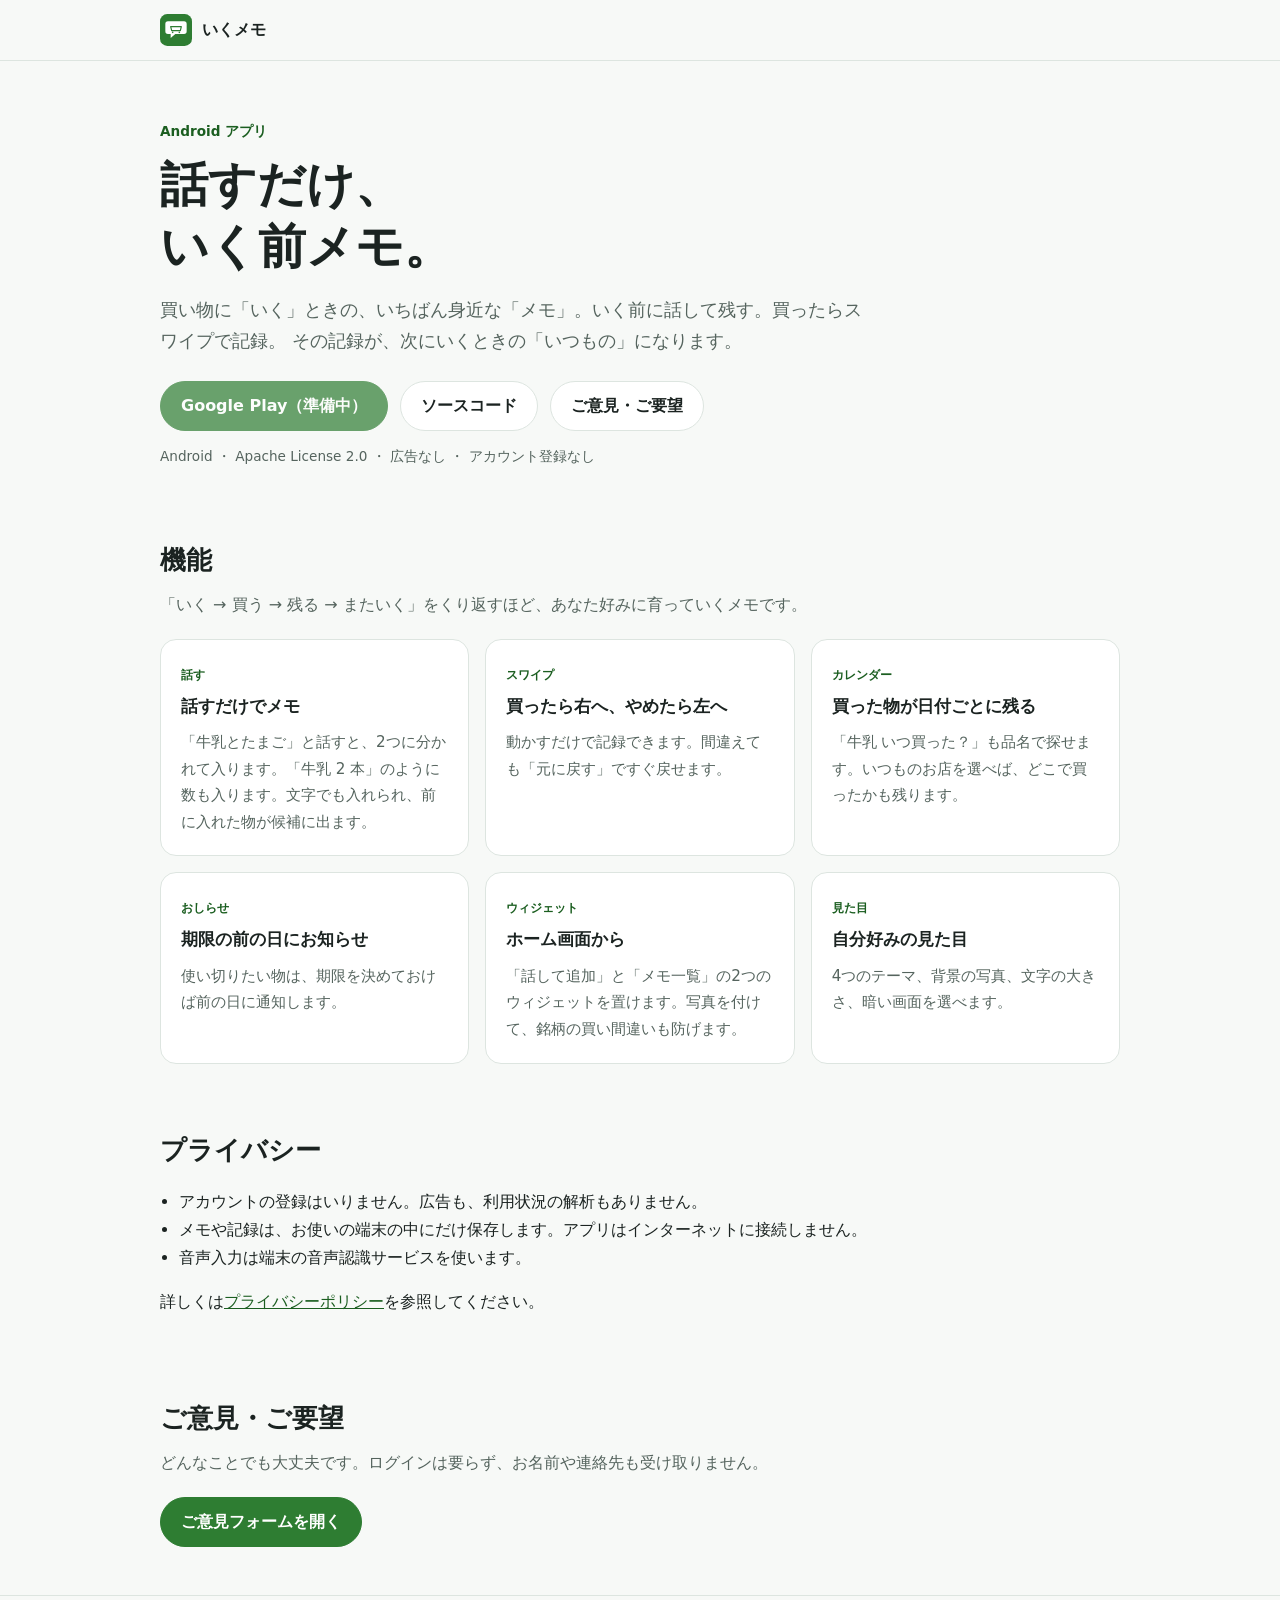
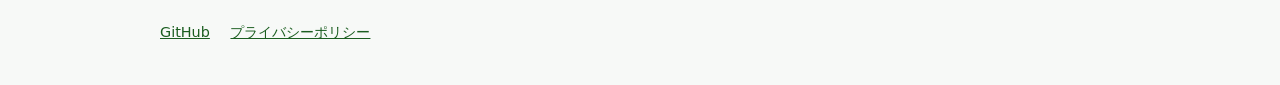
==== index.html @ 72e271ca "feat: アプリからご意見フォームへ移れるようにする (BL-086 / BL-206 / BL-087) (#12) * docs: 📝 BL-087 の名前と商標の確認結果を記録する  Goog" ====
<!doctype html>
<!--
  いくメモの紹介ページ。公開の手順は site/README.md。
  外部フォント・外部スクリプト・アクセス解析は読み込まない（閲覧者の情報を第三者へ送らないため）。
-->
<html lang="ja">
<head>
  <meta charset="utf-8">
  <meta name="viewport" content="width=device-width, initial-scale=1">
  <title>いくメモ — 話すだけ、いく前メモ。</title>
  <meta name="description" content="話すだけで買い物メモ。買ったらスワイプで記録、カレンダーで振り返り。使い切りたい物は、期限をお知らせ。Android アプリ。">
  <meta name="theme-color" content="#2e7d32">
  <meta property="og:type" content="website">
  <meta property="og:url" content="https://filderschoice.github.io/ikumemo/">
  <link rel="canonical" href="https://filderschoice.github.io/ikumemo/">
  <meta property="og:title" content="いくメモ">
  <meta property="og:description" content="話すだけ、いく前メモ。いく前に話して、買ったらスワイプ。（Android）">
  <link rel="icon" href="assets/icon.svg" type="image/svg+xml">
  <link rel="stylesheet" href="style.css">
</head>
<body>
  <header class="site-header">
    <div class="container">
      <a class="brand" href="#top">
        <img src="assets/icon.svg" alt="" width="32" height="32">
        <span>いくメモ</span>
      </a>
    </div>
  </header>

  <main id="top">
    <section class="hero">
      <div class="container">
        <span class="eyebrow">Android アプリ</span>
        <h1>話すだけ、<br>いく前メモ。</h1>
        <p class="lead">
          買い物に「いく」ときの、いちばん身近な「メモ」。いく前に話して残す。買ったらスワイプで記録。
          その記録が、次にいくときの「いつもの」になります。
        </p>
        <div class="actions">
          <a class="button primary" href="#" aria-disabled="true">Google Play（準備中）</a>
          <a class="button" href="https://github.com/filderschoice/ikumemo">ソースコード</a>
          <a class="button" href="feedback/">ご意見・ご要望</a>
        </div>
        <p class="meta">Android ・ Apache License 2.0 ・ 広告なし ・ アカウント登録なし</p>
      </div>
    </section>

    <section id="features">
      <div class="container">
        <h2>機能</h2>
        <p class="section-lead">「いく → 買う → 残る → またいく」をくり返すほど、あなた好みに育っていくメモです。</p>
        <ul class="features">
          <li class="card">
            <span class="tag">話す</span>
            <h3>話すだけでメモ</h3>
            <p>「牛乳とたまご」と話すと、2つに分かれて入ります。「牛乳 2 本」のように数も入ります。文字でも入れられ、前に入れた物が候補に出ます。</p>
          </li>
          <li class="card">
            <span class="tag">スワイプ</span>
            <h3>買ったら右へ、やめたら左へ</h3>
            <p>動かすだけで記録できます。間違えても「元に戻す」ですぐ戻せます。</p>
          </li>
          <li class="card">
            <span class="tag">カレンダー</span>
            <h3>買った物が日付ごとに残る</h3>
            <p>「牛乳 いつ買った？」も品名で探せます。いつものお店を選べば、どこで買ったかも残ります。</p>
          </li>
          <li class="card">
            <span class="tag">おしらせ</span>
            <h3>期限の前の日にお知らせ</h3>
            <p>使い切りたい物は、期限を決めておけば前の日に通知します。</p>
          </li>
          <li class="card">
            <span class="tag">ウィジェット</span>
            <h3>ホーム画面から</h3>
            <p>「話して追加」と「メモ一覧」の2つのウィジェットを置けます。写真を付けて、銘柄の買い間違いも防げます。</p>
          </li>
          <li class="card">
            <span class="tag">見た目</span>
            <h3>自分好みの見た目</h3>
            <p>4つのテーマ、背景の写真、文字の大きさ、暗い画面を選べます。</p>
          </li>
        </ul>
      </div>
    </section>

    <section id="privacy">
      <div class="container">
        <h2>プライバシー</h2>
        <ul class="plain-list">
          <li>アカウントの登録はいりません。広告も、利用状況の解析もありません。</li>
          <li>メモや記録は、お使いの端末の中にだけ保存します。アプリはインターネットに接続しません。</li>
          <li>音声入力は端末の音声認識サービスを使います。</li>
        </ul>
        <p>詳しくは<a href="https://github.com/filderschoice/ikumemo/blob/main/docs/store/PRIVACY_POLICY.md">プライバシーポリシー</a>を参照してください。</p>
      </div>
    </section>

    <section id="feedback">
      <div class="container">
        <h2>ご意見・ご要望</h2>
        <p class="section-lead">どんなことでも大丈夫です。ログインは要らず、お名前や連絡先も受け取りません。</p>
        <p><a class="button primary" href="feedback/">ご意見フォームを開く</a></p>
      </div>
    </section>
  </main>

  <footer class="site-footer">
    <div class="container">
      <a href="https://github.com/filderschoice/ikumemo">GitHub</a>
      <a href="https://github.com/filderschoice/ikumemo/blob/main/docs/store/PRIVACY_POLICY.md">プライバシーポリシー</a>
    </div>
  </footer>
</body>
</html>
---- style.css ----
/* いくメモ紹介ページの共通スタイル。外部フォント・外部スクリプトは読み込まない。 */
:root {
  --accent: #2e7d32;
  --accent-strong: #1b5e20;
  --bg: #f7f9f7;
  --surface: #ffffff;
  --text: #1b2321;
  --muted: #55645e;
  --border: #dde5e0;
  --radius: 16px;
  --max: 960px;
  --font: system-ui, -apple-system, "Segoe UI", "Hiragino Sans", "Noto Sans JP", "Yu Gothic UI", sans-serif;
  color-scheme: light dark;
}

@media (prefers-color-scheme: dark) {
  :root {
    --accent: #66bb6a;
    --accent-strong: #81c784;
    --bg: #0f1411;
    --surface: #171e1a;
    --text: #e8f0ec;
    --muted: #a2b5ab;
    --border: #2a3830;
  }
}

*, *::before, *::after { box-sizing: border-box; }
html { scroll-behavior: smooth; }
body { margin: 0; background: var(--bg); color: var(--text); font-family: var(--font); line-height: 1.75; }
a { color: var(--accent-strong); }
.container { width: min(100% - 32px, var(--max)); margin-inline: auto; }

.site-header { border-bottom: 1px solid var(--border); }
.site-header .container { display: flex; align-items: center; gap: 16px; min-height: 60px; }
.brand { display: flex; align-items: center; gap: 10px; font-weight: 700; color: var(--text); text-decoration: none; }
.brand img { width: 32px; height: 32px; }

.hero { padding: 56px 0 24px; }
.eyebrow { display: inline-block; font-size: 0.85rem; font-weight: 700; color: var(--accent-strong); }
.hero h1 { font-size: clamp(2rem, 6vw, 3rem); line-height: 1.3; margin: 8px 0 16px; }
.lead { font-size: 1.1rem; color: var(--muted); max-width: 40em; }
.actions { display: flex; flex-wrap: wrap; gap: 12px; margin: 24px 0 8px; }
.button { display: inline-block; padding: 10px 20px; border: 1px solid var(--border); border-radius: 999px; background: var(--surface); color: var(--text); text-decoration: none; font-weight: 600; }
.button.primary { background: var(--accent); border-color: var(--accent); color: #ffffff; }
.button[aria-disabled="true"] { opacity: 0.7; cursor: default; }
.meta { font-size: 0.85rem; color: var(--muted); }

section { padding: 32px 0; }
h2 { font-size: 1.6rem; margin: 0 0 8px; }
.section-lead { color: var(--muted); margin: 0 0 20px; }
.features { list-style: none; margin: 0; padding: 0; display: grid; grid-template-columns: repeat(auto-fit, minmax(240px, 1fr)); gap: 16px; }
.card { background: var(--surface); border: 1px solid var(--border); border-radius: var(--radius); padding: 20px; }
.card h3 { margin: 4px 0 8px; font-size: 1.05rem; }
.card p { margin: 0; color: var(--muted); font-size: 0.95rem; }
.tag { font-size: 0.75rem; font-weight: 700; color: var(--accent-strong); }
.plain-list { padding-left: 1.2em; }

.site-footer { border-top: 1px solid var(--border); padding: 24px 0 40px; color: var(--muted); font-size: 0.9rem; }
.site-footer a { margin-right: 16px; }
.narrow { max-width: 36em; padding: 56px 0; }
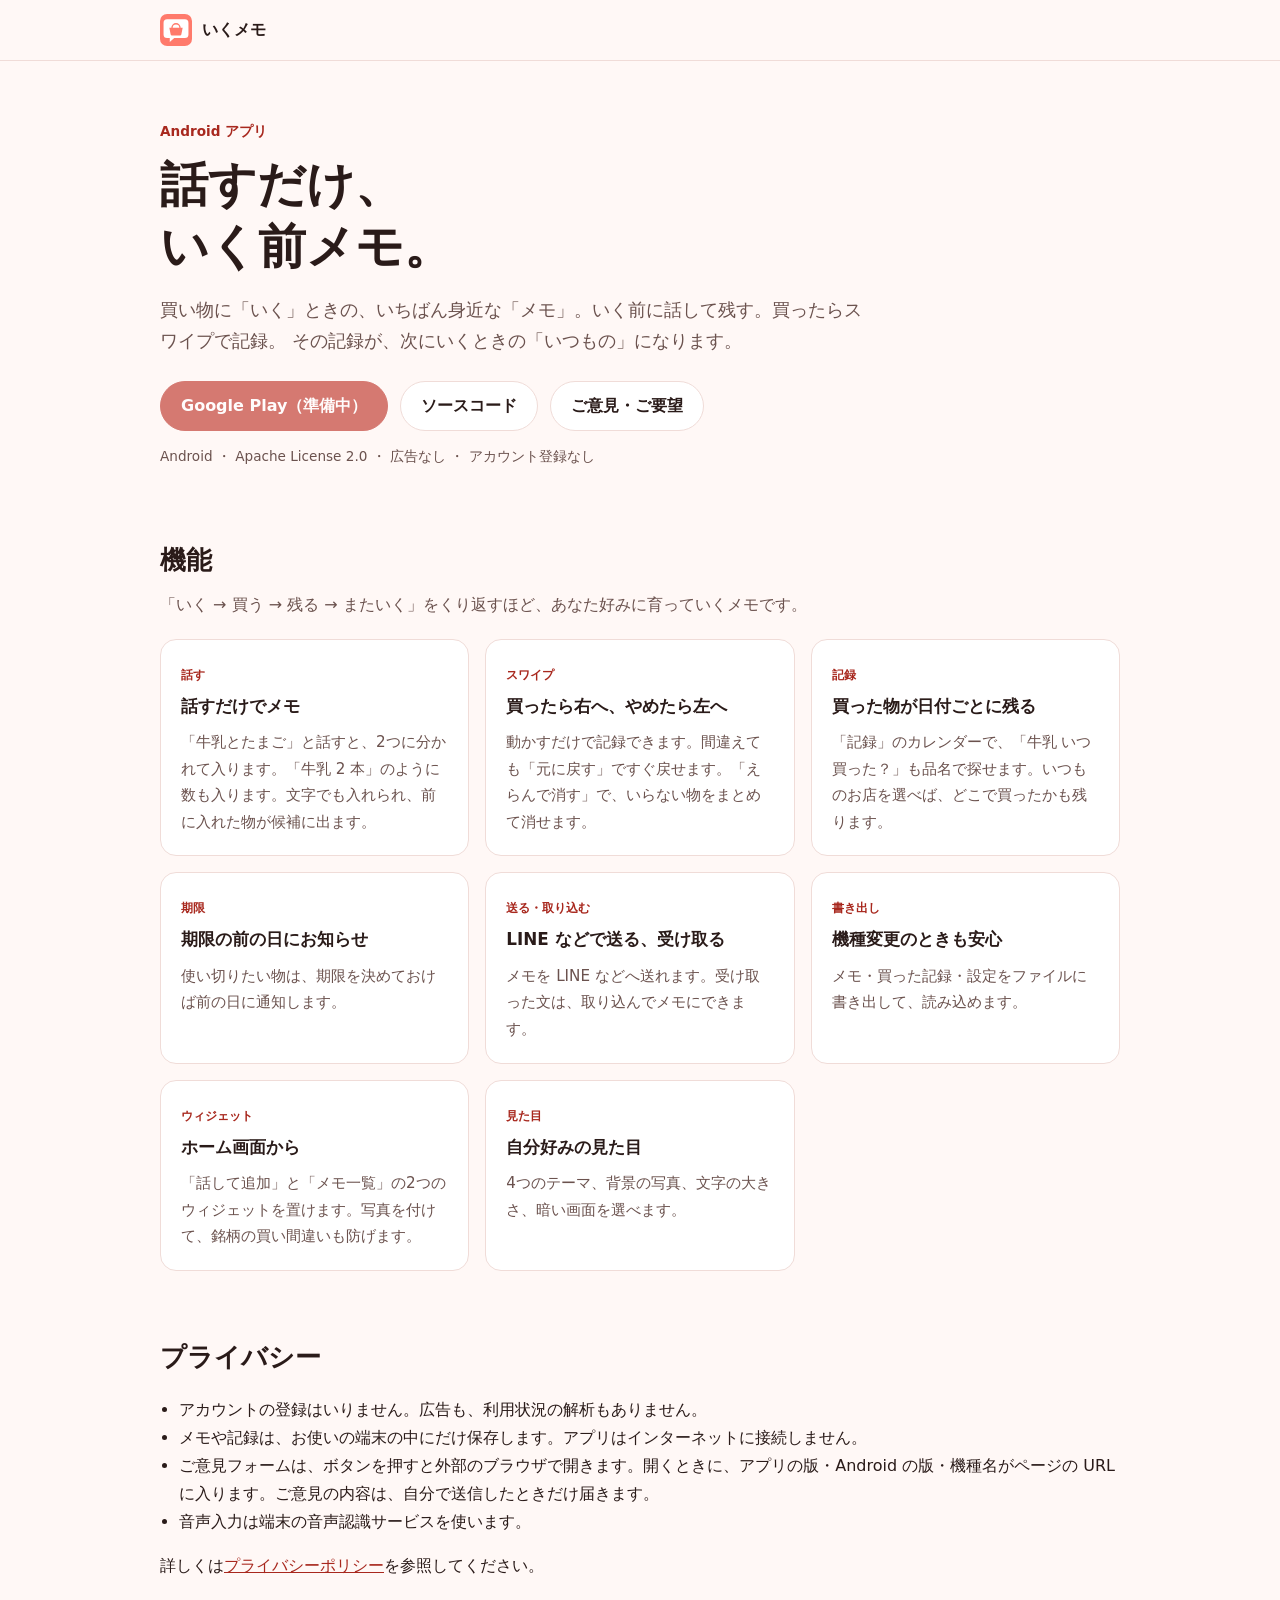
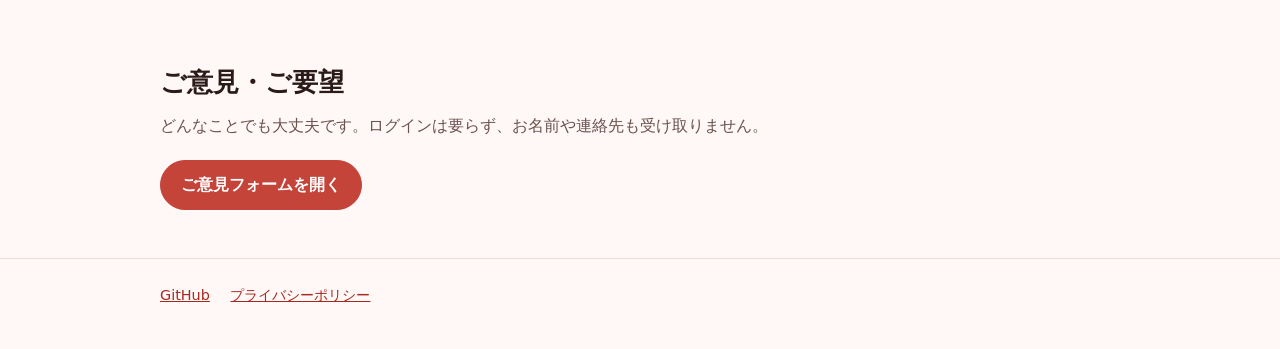
==== commit d941b208: "docs: Play Console の公開に向けた文書と site/ の最新化 (BL-208〜BL-216 / BL-222〜BL-226) (#15) * docs: 📝 Play Consol" ====
--- a/index.html
+++ b/index.html
@@ -8,8 +8,8 @@
   <meta charset="utf-8">
   <meta name="viewport" content="width=device-width, initial-scale=1">
   <title>いくメモ — 話すだけ、いく前メモ。</title>
-  <meta name="description" content="話すだけで買い物メモ。買ったらスワイプで記録、カレンダーで振り返り。使い切りたい物は、期限をお知らせ。Android アプリ。">
-  <meta name="theme-color" content="#2e7d32">
+  <meta name="description" content="話すだけで買い物メモ。買ったらスワイプで記録、記録のカレンダーで振り返り。使い切りたい物は、期限をお知らせ。Android アプリ。">
+  <meta name="theme-color" content="#FF7A6B">
   <meta property="og:type" content="website">
   <meta property="og:url" content="https://filderschoice.github.io/ikumemo/">
   <link rel="canonical" href="https://filderschoice.github.io/ikumemo/">
@@ -59,17 +59,27 @@
           <li class="card">
             <span class="tag">スワイプ</span>
             <h3>買ったら右へ、やめたら左へ</h3>
-            <p>動かすだけで記録できます。間違えても「元に戻す」ですぐ戻せます。</p>
+            <p>動かすだけで記録できます。間違えても「元に戻す」ですぐ戻せます。「えらんで消す」で、いらない物をまとめて消せます。</p>
           </li>
           <li class="card">
-            <span class="tag">カレンダー</span>
+            <span class="tag">記録</span>
             <h3>買った物が日付ごとに残る</h3>
-            <p>「牛乳 いつ買った？」も品名で探せます。いつものお店を選べば、どこで買ったかも残ります。</p>
+            <p>「記録」のカレンダーで、「牛乳 いつ買った？」も品名で探せます。いつものお店を選べば、どこで買ったかも残ります。</p>
           </li>
           <li class="card">
-            <span class="tag">おしらせ</span>
+            <span class="tag">期限</span>
             <h3>期限の前の日にお知らせ</h3>
             <p>使い切りたい物は、期限を決めておけば前の日に通知します。</p>
+          </li>
+          <li class="card">
+            <span class="tag">送る・取り込む</span>
+            <h3>LINE などで送る、受け取る</h3>
+            <p>メモを LINE などへ送れます。受け取った文は、取り込んでメモにできます。</p>
+          </li>
+          <li class="card">
+            <span class="tag">書き出し</span>
+            <h3>機種変更のときも安心</h3>
+            <p>メモ・買った記録・設定をファイルに書き出して、読み込めます。</p>
           </li>
           <li class="card">
             <span class="tag">ウィジェット</span>
@@ -91,6 +101,7 @@
         <ul class="plain-list">
           <li>アカウントの登録はいりません。広告も、利用状況の解析もありません。</li>
           <li>メモや記録は、お使いの端末の中にだけ保存します。アプリはインターネットに接続しません。</li>
+          <li>ご意見フォームは、ボタンを押すと外部のブラウザで開きます。開くときに、アプリの版・Android の版・機種名がページの URL に入ります。ご意見の内容は、自分で送信したときだけ届きます。</li>
           <li>音声入力は端末の音声認識サービスを使います。</li>
         </ul>
         <p>詳しくは<a href="https://github.com/filderschoice/ikumemo/blob/main/docs/store/PRIVACY_POLICY.md">プライバシーポリシー</a>を参照してください。</p>
--- a/style.css
+++ b/style.css
@@ -1,12 +1,13 @@
 /* いくメモ紹介ページの共通スタイル。外部フォント・外部スクリプトは読み込まない。 */
 :root {
-  --accent: #2e7d32;
-  --accent-strong: #1b5e20;
-  --bg: #f7f9f7;
+  --accent: #c4443a;
+  --accent-strong: #a8281e;
+  --on-accent: #ffffff;
+  --bg: #fff8f6;
   --surface: #ffffff;
-  --text: #1b2321;
-  --muted: #55645e;
-  --border: #dde5e0;
+  --text: #2a1b19;
+  --muted: #6b524e;
+  --border: #f0dcd8;
   --radius: 16px;
   --max: 960px;
   --font: system-ui, -apple-system, "Segoe UI", "Hiragino Sans", "Noto Sans JP", "Yu Gothic UI", sans-serif;
@@ -15,13 +16,14 @@
 
 @media (prefers-color-scheme: dark) {
   :root {
-    --accent: #66bb6a;
-    --accent-strong: #81c784;
-    --bg: #0f1411;
-    --surface: #171e1a;
-    --text: #e8f0ec;
-    --muted: #a2b5ab;
-    --border: #2a3830;
+    --accent: #ff8f82;
+    --accent-strong: #ffb3aa;
+    --on-accent: #1a1211;
+    --bg: #1a1211;
+    --surface: #231918;
+    --text: #f5ebe9;
+    --muted: #c4aca8;
+    --border: #3d2b28;
   }
 }
 
@@ -42,7 +44,7 @@
 .lead { font-size: 1.1rem; color: var(--muted); max-width: 40em; }
 .actions { display: flex; flex-wrap: wrap; gap: 12px; margin: 24px 0 8px; }
 .button { display: inline-block; padding: 10px 20px; border: 1px solid var(--border); border-radius: 999px; background: var(--surface); color: var(--text); text-decoration: none; font-weight: 600; }
-.button.primary { background: var(--accent); border-color: var(--accent); color: #ffffff; }
+.button.primary { background: var(--accent); border-color: var(--accent); color: var(--on-accent); }
 .button[aria-disabled="true"] { opacity: 0.7; cursor: default; }
 .meta { font-size: 0.85rem; color: var(--muted); }
 
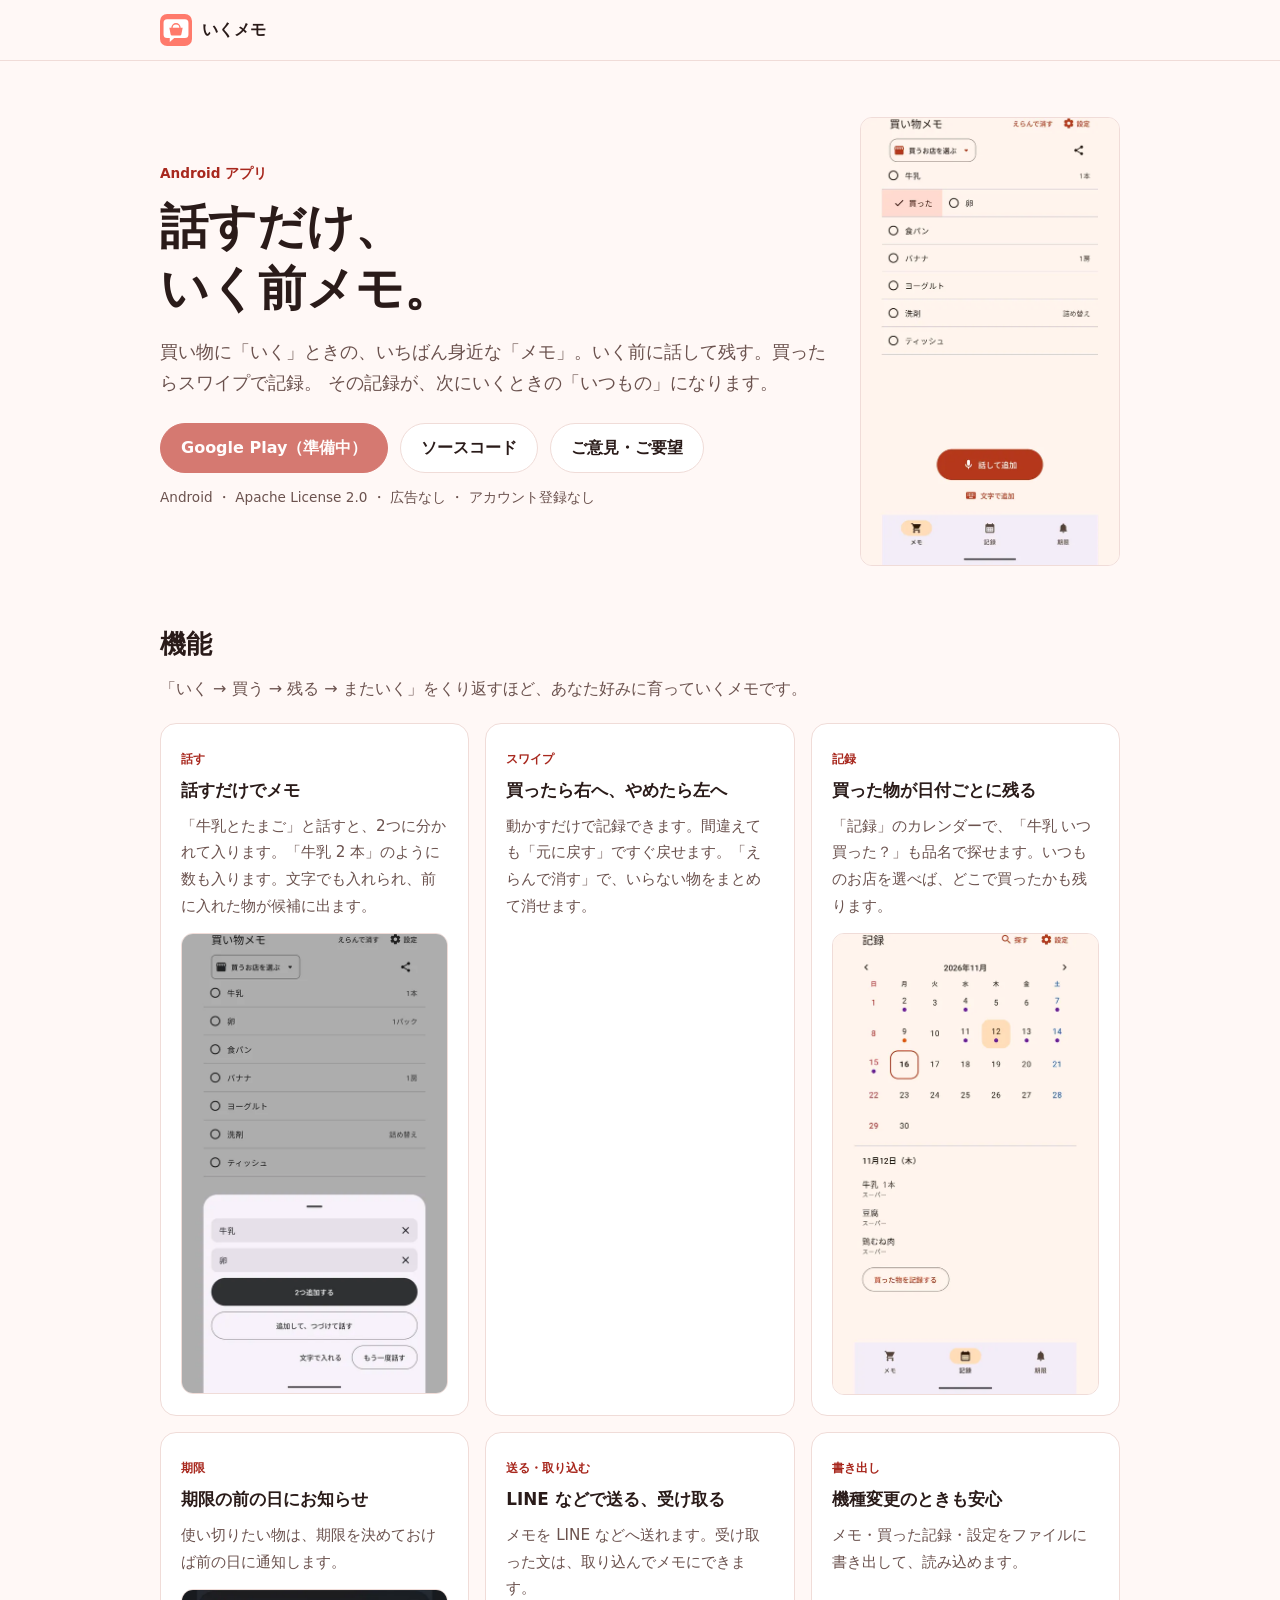
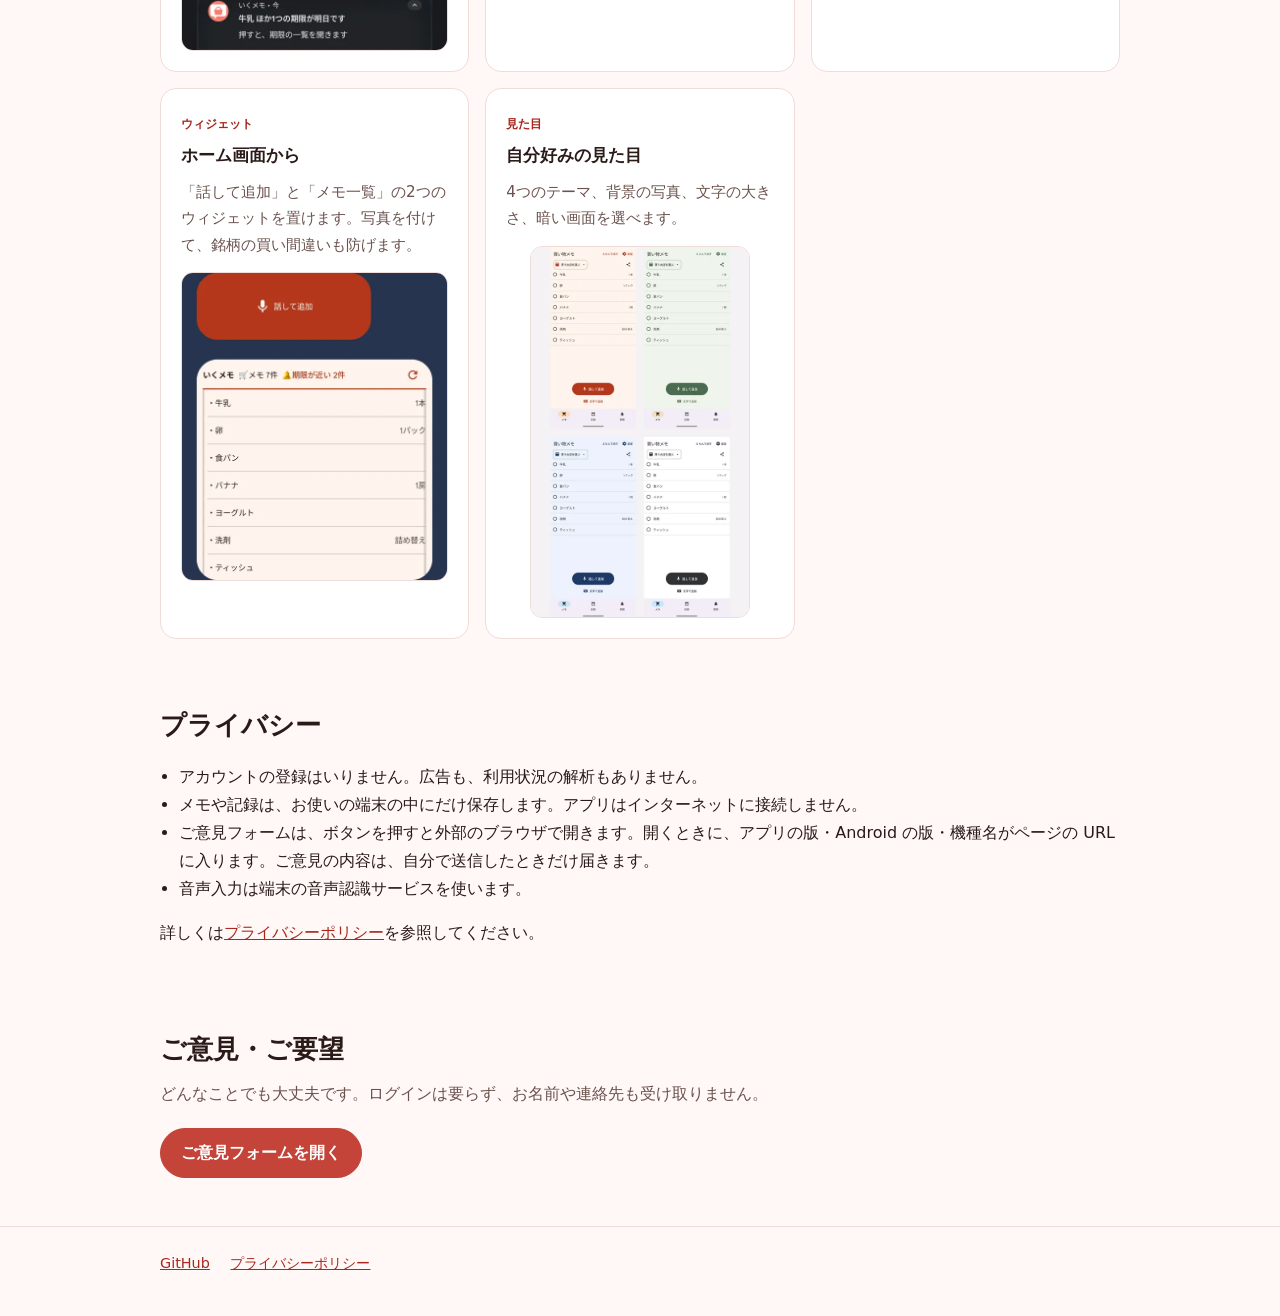
==== commit db0e3c38: "docs: ストア用スクリーンショットの撮影と紹介ページへの掲載 (BL-217 / BL-219 / BL-220 / BL-227〜BL-232) (#16) * docs: 📝 紹介ページの公開" ====
--- a/index.html
+++ b/index.html
@@ -15,6 +15,14 @@
   <link rel="canonical" href="https://filderschoice.github.io/ikumemo/">
   <meta property="og:title" content="いくメモ">
   <meta property="og:description" content="話すだけ、いく前メモ。いく前に話して、買ったらスワイプ。（Android）">
+  <!-- 共有時の画像はストアのフィーチャーグラフィック（docs/store/images/feature-graphic.png の写し）。X など WebP を読まない SNS があるため PNG -->
+  <meta property="og:image" content="https://filderschoice.github.io/ikumemo/assets/og-image.png">
+  <meta property="og:image:width" content="1024">
+  <meta property="og:image:height" content="500">
+  <meta property="og:image:alt" content="いくメモ — 話すだけ、いく前メモ。">
+  <meta property="og:locale" content="ja_JP">
+  <meta property="og:site_name" content="いくメモ">
+  <meta name="twitter:card" content="summary_large_image">
   <link rel="icon" href="assets/icon.svg" type="image/svg+xml">
   <link rel="stylesheet" href="style.css">
 </head>
@@ -30,7 +38,8 @@
 
   <main id="top">
     <section class="hero">
-      <div class="container">
+      <div class="container hero-grid">
+        <div class="hero-text">
         <span class="eyebrow">Android アプリ</span>
         <h1>話すだけ、<br>いく前メモ。</h1>
         <p class="lead">
@@ -43,6 +52,10 @@
           <a class="button" href="feedback/">ご意見・ご要望</a>
         </div>
         <p class="meta">Android ・ Apache License 2.0 ・ 広告なし ・ アカウント登録なし</p>
+        </div>
+        <div class="hero-shot">
+          <img class="shot" src="assets/screenshots/swipe.webp" alt="買い物メモの画面。牛乳やたまごなどの品が並び、「買った」へスワイプした行と、下に「話して追加」ボタンがある" width="540" height="935">
+        </div>
       </div>
     </section>
 
@@ -55,6 +68,7 @@
             <span class="tag">話す</span>
             <h3>話すだけでメモ</h3>
             <p>「牛乳とたまご」と話すと、2つに分かれて入ります。「牛乳 2 本」のように数も入ります。文字でも入れられ、前に入れた物が候補に出ます。</p>
+            <img class="shot" src="assets/screenshots/voice.webp" alt="「牛乳」と「卵」の2つに分かれた話して追加の確認カード" width="540" height="934" loading="lazy">
           </li>
           <li class="card">
             <span class="tag">スワイプ</span>
@@ -65,11 +79,13 @@
             <span class="tag">記録</span>
             <h3>買った物が日付ごとに残る</h3>
             <p>「記録」のカレンダーで、「牛乳 いつ買った？」も品名で探せます。いつものお店を選べば、どこで買ったかも残ります。</p>
+            <img class="shot" src="assets/screenshots/calendar.webp" alt="買った日に印が付いた記録のカレンダーと、選んだ日に買った物の一覧" width="540" height="935" loading="lazy">
           </li>
           <li class="card">
             <span class="tag">期限</span>
             <h3>期限の前の日にお知らせ</h3>
             <p>使い切りたい物は、期限を決めておけば前の日に通知します。</p>
+            <img class="shot" src="assets/screenshots/notification.webp" alt="「牛乳 ほか1つの期限が明日です」という期限のお知らせの通知" width="540" height="122" loading="lazy">
           </li>
           <li class="card">
             <span class="tag">送る・取り込む</span>
@@ -85,11 +101,13 @@
             <span class="tag">ウィジェット</span>
             <h3>ホーム画面から</h3>
             <p>「話して追加」と「メモ一覧」の2つのウィジェットを置けます。写真を付けて、銘柄の買い間違いも防げます。</p>
+            <img class="shot" src="assets/screenshots/widget.webp" alt="ホーム画面に置いた「話して追加」のボタンと、メモの一覧のウィジェット" width="540" height="624" loading="lazy">
           </li>
           <li class="card">
             <span class="tag">見た目</span>
             <h3>自分好みの見た目</h3>
             <p>4つのテーマ、背景の写真、文字の大きさ、暗い画面を選べます。</p>
+            <img class="shot" src="assets/screenshots/themes.webp" alt="4つのテーマで見た目を変えた買い物メモの画面を2列2段に並べたもの" width="540" height="916" loading="lazy">
           </li>
         </ul>
       </div>
--- a/style.css
+++ b/style.css
@@ -61,3 +61,15 @@
 .site-footer { border-top: 1px solid var(--border); padding: 24px 0 40px; color: var(--muted); font-size: 0.9rem; }
 .site-footer a { margin-right: 16px; }
 .narrow { max-width: 36em; padding: 56px 0; }
+
+/* スクリーンショット（assets/screenshots/、BL-227）。画像は幅に収め、はみ出さない。 */
+img { max-width: 100%; height: auto; }
+.hero-grid { display: grid; grid-template-columns: minmax(0, 1fr) minmax(0, 260px); gap: 32px; align-items: center; }
+.hero-shot { justify-self: center; width: 100%; max-width: 260px; }
+.shot { display: block; width: 100%; height: auto; border: 1px solid var(--border); border-radius: 12px; background: var(--surface); }
+.card .shot { margin-top: 14px; }
+.card:has(.shot[src*="themes"]) .shot { max-width: 220px; margin-inline: auto; }
+@media (max-width: 640px) {
+  .hero-grid { grid-template-columns: minmax(0, 1fr); }
+  .hero-shot { max-width: 220px; }
+}
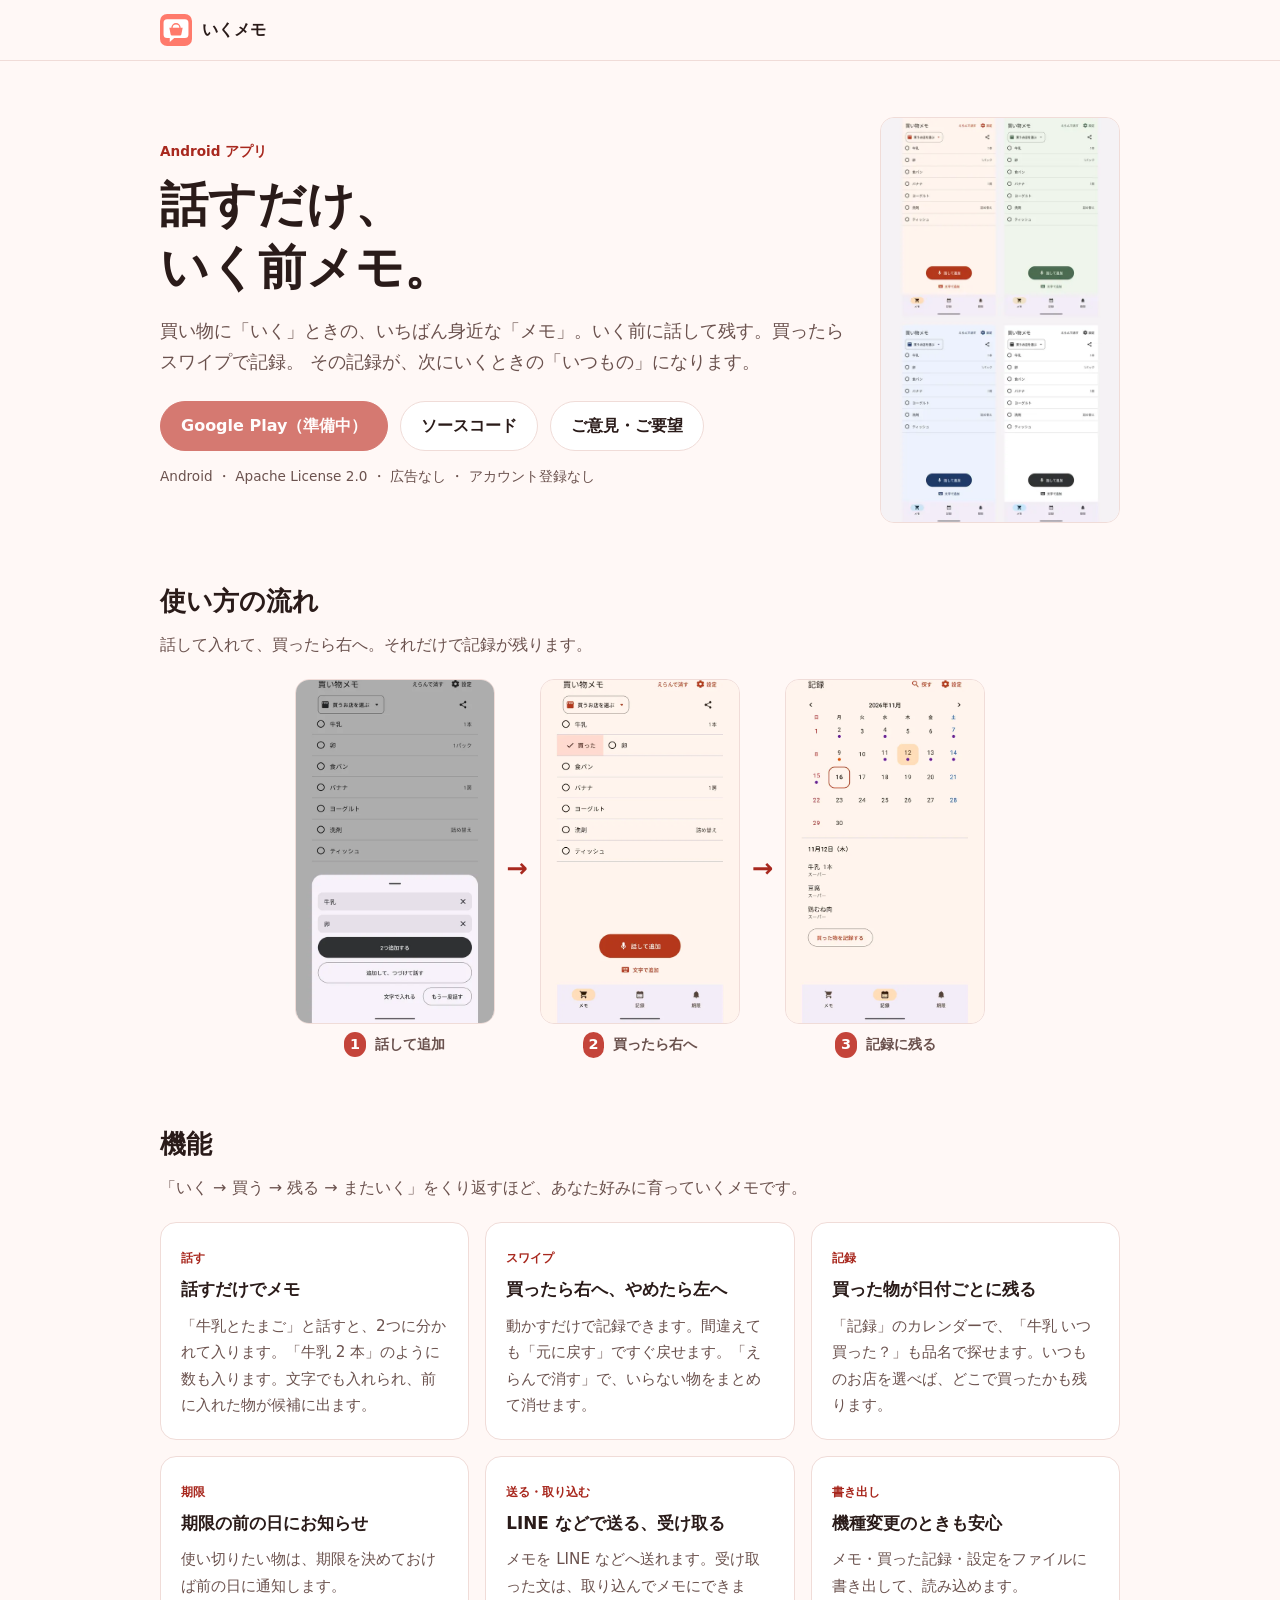
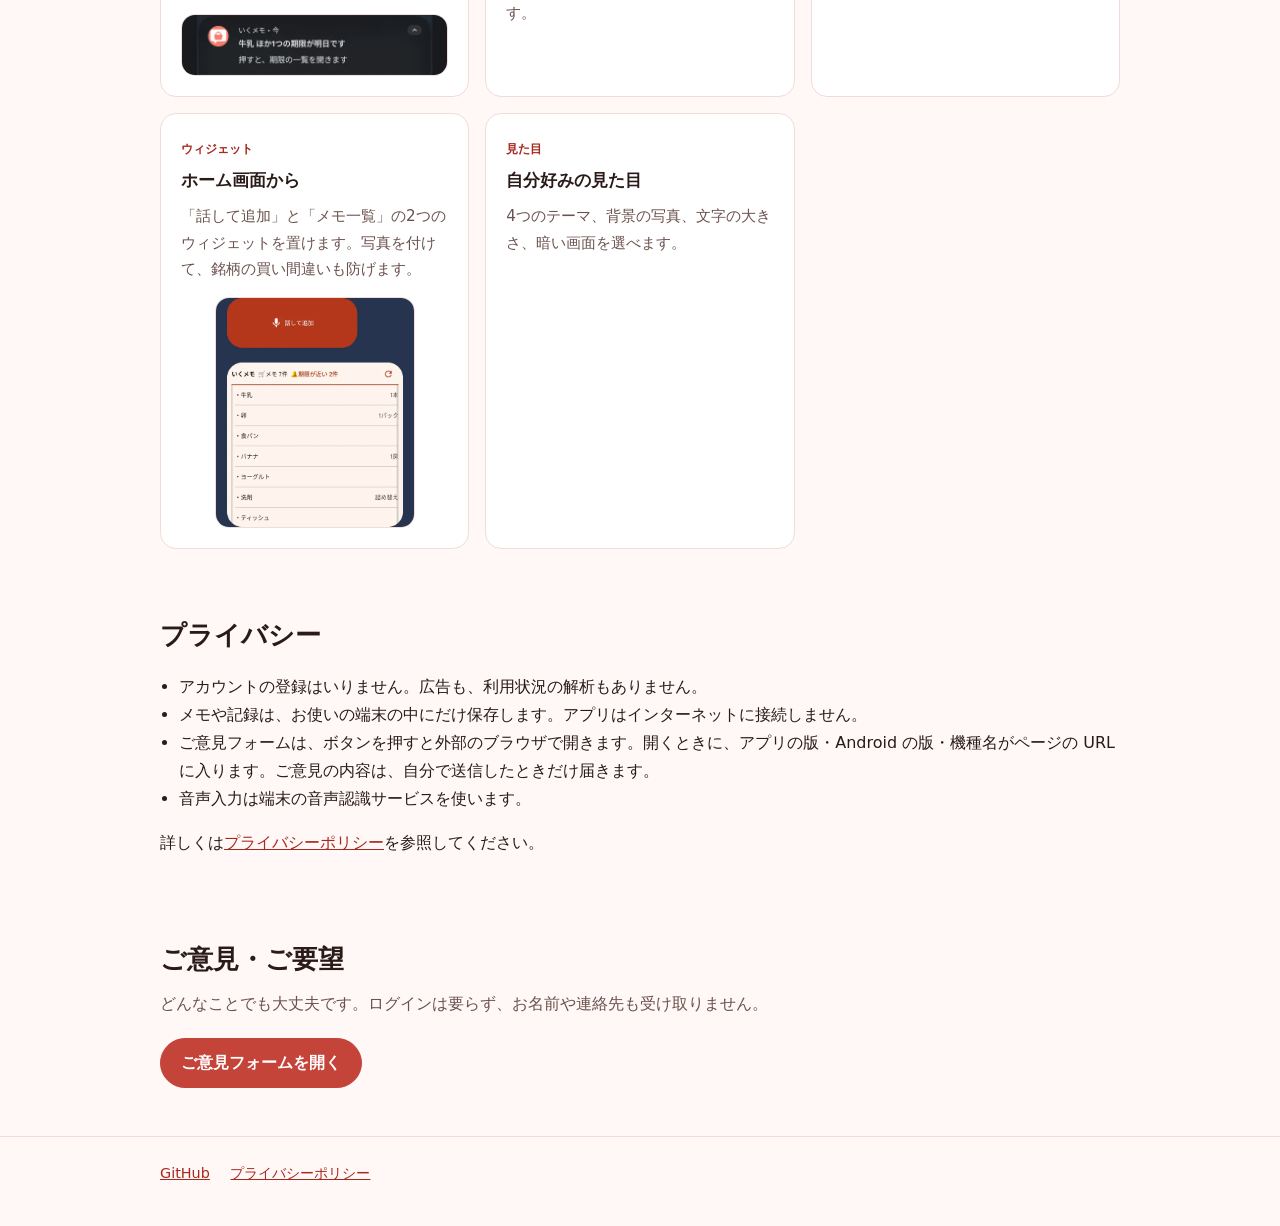
==== commit 182302f9: "fix: 📱 紹介ページの画像を小さくし、使い方の流れを足す (BL-233) (#17) 公開後に画像が大きすぎるとの指摘を受け、site のレイアウトを見直した。冒頭は themes に替えて 2" ====
--- a/index.html
+++ b/index.html
@@ -54,8 +54,31 @@
         <p class="meta">Android ・ Apache License 2.0 ・ 広告なし ・ アカウント登録なし</p>
         </div>
         <div class="hero-shot">
-          <img class="shot" src="assets/screenshots/swipe.webp" alt="買い物メモの画面。牛乳やたまごなどの品が並び、「買った」へスワイプした行と、下に「話して追加」ボタンがある" width="540" height="935">
+          <img class="shot" src="assets/screenshots/themes.webp" alt="4つのテーマで見た目を変えた買い物メモの画面を2列2段に並べたもの" width="540" height="916">
         </div>
+      </div>
+    </section>
+
+    <section id="flow">
+      <div class="container">
+        <h2>使い方の流れ</h2>
+        <p class="section-lead">話して入れて、買ったら右へ。それだけで記録が残ります。</p>
+        <ol class="flow-row">
+          <li>
+            <img class="shot" src="assets/screenshots/voice.webp" alt="「牛乳」と「卵」の2つに分かれた話して追加の確認カード" width="540" height="934" loading="lazy">
+            <span><b>1</b> 話して追加</span>
+          </li>
+          <li class="arrow" aria-hidden="true">&rarr;</li>
+          <li>
+            <img class="shot" src="assets/screenshots/swipe.webp" alt="買い物メモの画面。牛乳やたまごなどの品が並び、「買った」へスワイプした行と、下に「話して追加」ボタンがある" width="540" height="935" loading="lazy">
+            <span><b>2</b> 買ったら右へ</span>
+          </li>
+          <li class="arrow" aria-hidden="true">&rarr;</li>
+          <li>
+            <img class="shot" src="assets/screenshots/calendar.webp" alt="買った日に印が付いた記録のカレンダーと、選んだ日に買った物の一覧" width="540" height="935" loading="lazy">
+            <span><b>3</b> 記録に残る</span>
+          </li>
+        </ol>
       </div>
     </section>
 
@@ -68,7 +91,6 @@
             <span class="tag">話す</span>
             <h3>話すだけでメモ</h3>
             <p>「牛乳とたまご」と話すと、2つに分かれて入ります。「牛乳 2 本」のように数も入ります。文字でも入れられ、前に入れた物が候補に出ます。</p>
-            <img class="shot" src="assets/screenshots/voice.webp" alt="「牛乳」と「卵」の2つに分かれた話して追加の確認カード" width="540" height="934" loading="lazy">
           </li>
           <li class="card">
             <span class="tag">スワイプ</span>
@@ -79,7 +101,6 @@
             <span class="tag">記録</span>
             <h3>買った物が日付ごとに残る</h3>
             <p>「記録」のカレンダーで、「牛乳 いつ買った？」も品名で探せます。いつものお店を選べば、どこで買ったかも残ります。</p>
-            <img class="shot" src="assets/screenshots/calendar.webp" alt="買った日に印が付いた記録のカレンダーと、選んだ日に買った物の一覧" width="540" height="935" loading="lazy">
           </li>
           <li class="card">
             <span class="tag">期限</span>
@@ -107,7 +128,6 @@
             <span class="tag">見た目</span>
             <h3>自分好みの見た目</h3>
             <p>4つのテーマ、背景の写真、文字の大きさ、暗い画面を選べます。</p>
-            <img class="shot" src="assets/screenshots/themes.webp" alt="4つのテーマで見た目を変えた買い物メモの画面を2列2段に並べたもの" width="540" height="916" loading="lazy">
           </li>
         </ul>
       </div>
--- a/style.css
+++ b/style.css
@@ -62,14 +62,24 @@
 .site-footer a { margin-right: 16px; }
 .narrow { max-width: 36em; padding: 56px 0; }
 
-/* スクリーンショット（assets/screenshots/、BL-227）。画像は幅に収め、はみ出さない。 */
+/* スクリーンショット（assets/screenshots/、BL-227・BL-233）。幅 540px の画像を 2 倍の解像度として使い、表示は 200〜240px に抑える。 */
 img { max-width: 100%; height: auto; }
-.hero-grid { display: grid; grid-template-columns: minmax(0, 1fr) minmax(0, 260px); gap: 32px; align-items: center; }
-.hero-shot { justify-self: center; width: 100%; max-width: 260px; }
-.shot { display: block; width: 100%; height: auto; border: 1px solid var(--border); border-radius: 12px; background: var(--surface); }
-.card .shot { margin-top: 14px; }
-.card:has(.shot[src*="themes"]) .shot { max-width: 220px; margin-inline: auto; }
+.hero-grid { display: grid; grid-template-columns: minmax(0, 1fr) minmax(0, 240px); gap: 32px; align-items: center; }
+.hero-shot { justify-self: center; width: 100%; max-width: 240px; }
+.shot { display: block; width: 100%; height: auto; border: 1px solid var(--border); border-radius: 14px; background: var(--surface); }
+.card .shot { width: min(100%, 200px); margin: 14px auto 0; }
+.card .shot[src*="notification"] { width: 100%; max-width: 320px; }
+
+/* 使い方の流れ: 3 枚を矢印でつなぐ。狭い画面では横スクロール（scroll-snap）にせず縦に並べる。 */
+.flow-row { display: flex; align-items: flex-start; justify-content: center; gap: 12px; margin: 16px 0 0; padding: 0; list-style: none; }
+.flow-row li { flex: 0 1 200px; text-align: center; color: var(--muted); font-size: 0.9rem; font-weight: 700; }
+.flow-row li.arrow { flex: 0 0 auto; align-self: center; font-size: 1.6rem; color: var(--accent-strong); }
+.flow-row .shot { margin: 0 auto 8px; }
+.flow-row b { display: inline-block; min-width: 1.5em; margin-right: 4px; border-radius: 999px; background: var(--accent); color: var(--on-accent); }
 @media (max-width: 640px) {
   .hero-grid { grid-template-columns: minmax(0, 1fr); }
-  .hero-shot { max-width: 220px; }
+  .hero-shot { max-width: 200px; }
+  .flow-row { flex-direction: column; align-items: center; }
+  .flow-row li { flex-basis: auto; width: min(100%, 200px); }
+  .flow-row li.arrow { transform: rotate(90deg); }
 }
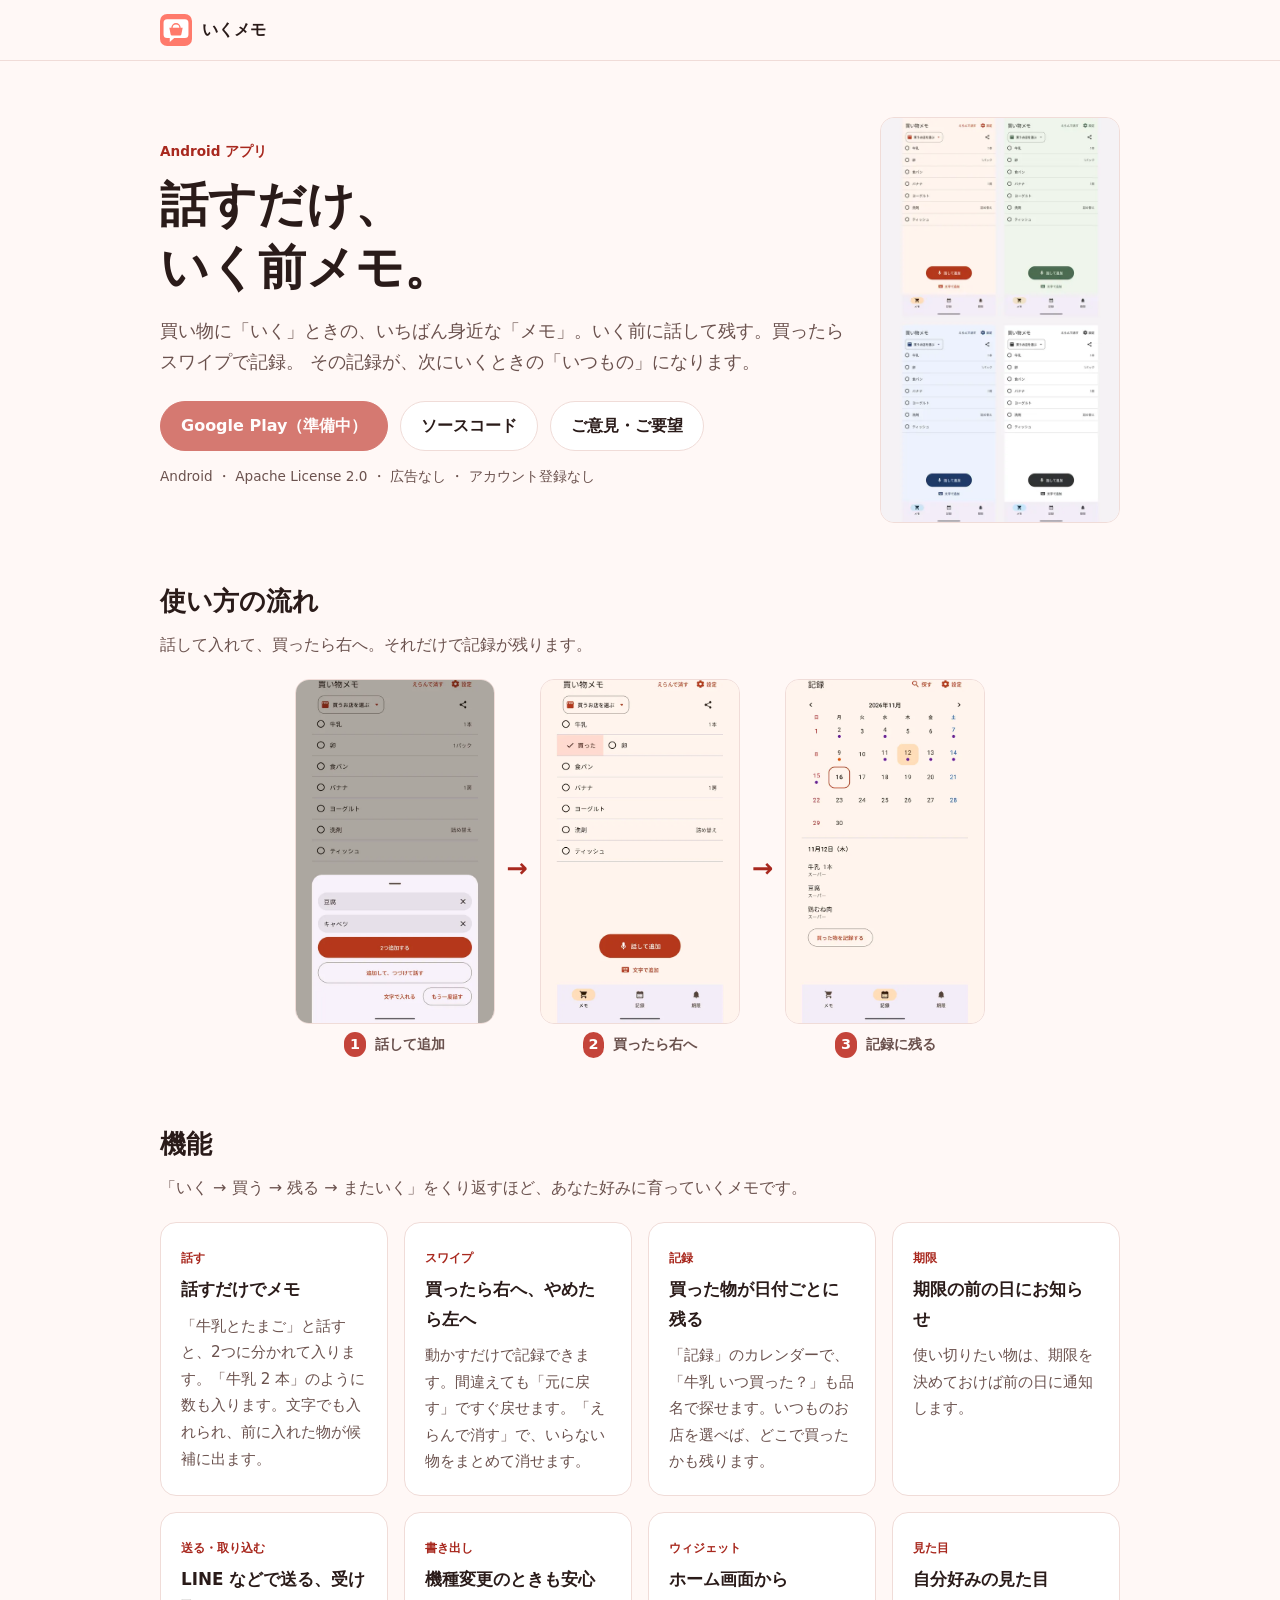
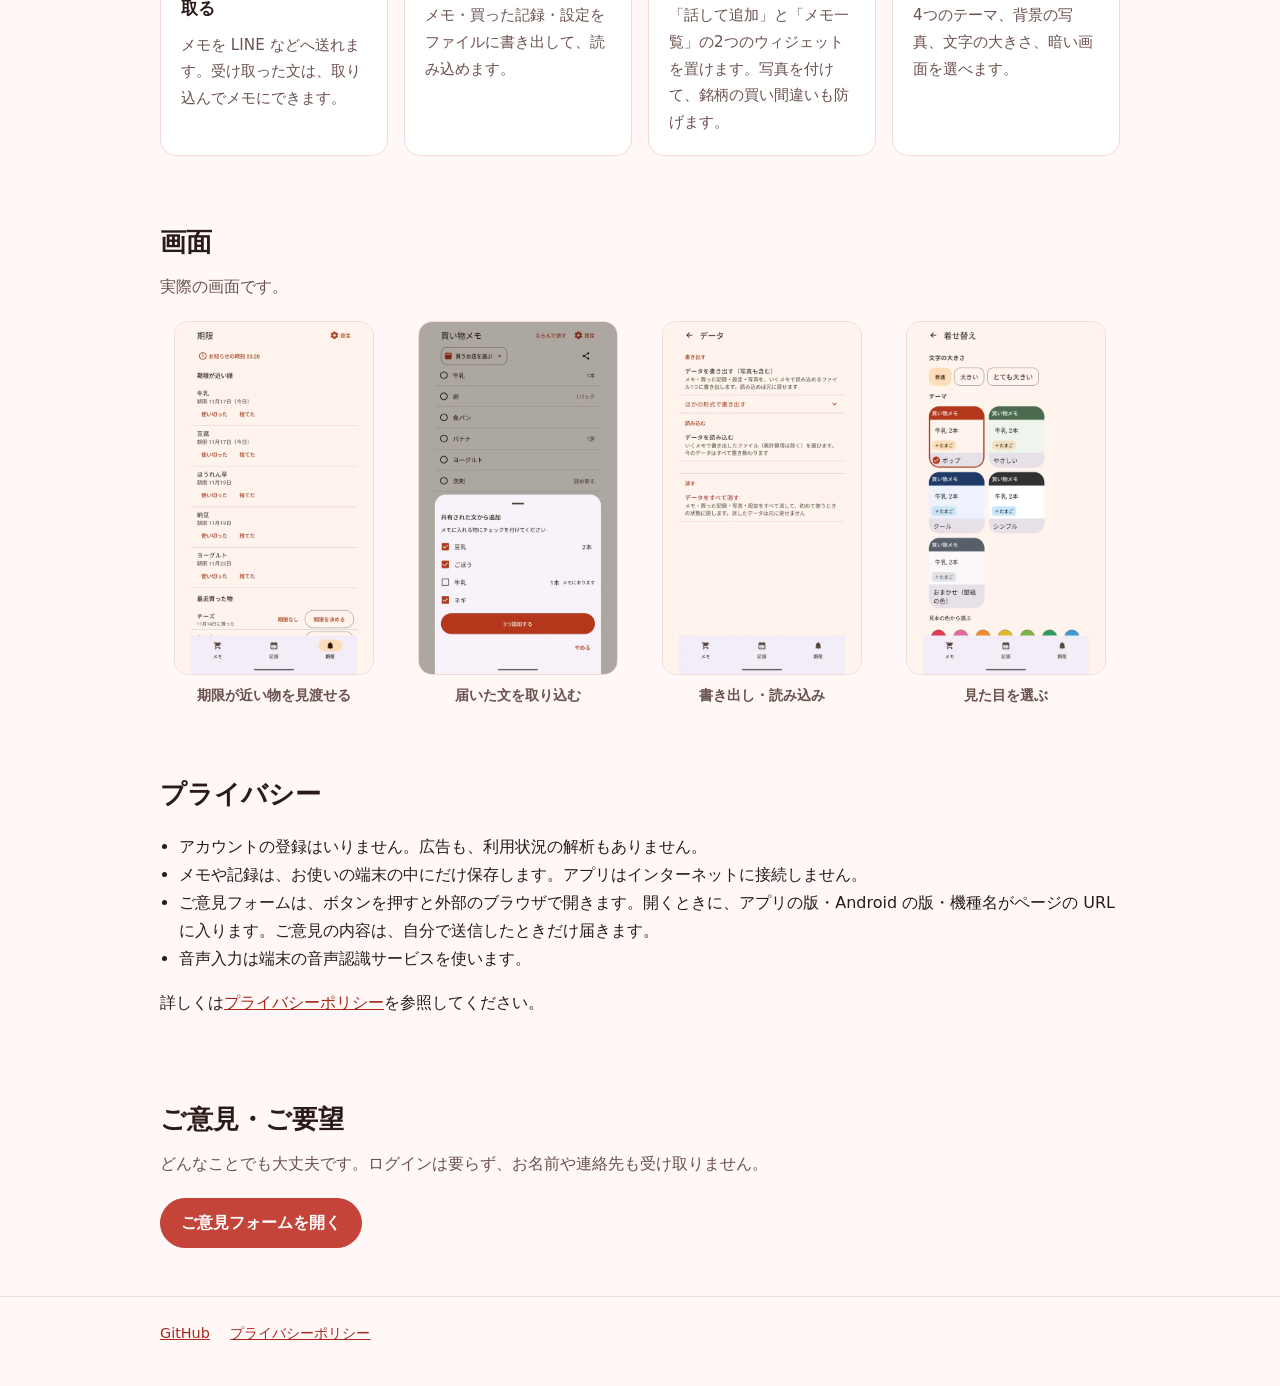
==== commit 36269553: "feat: 紹介ページを流れ・機能・画面の構成に作り直し、読み込んだ品名の「メモにあります」を直す (BL-234〜BL-238) (#18) * docs: 📸 紹介ページ用の画面 4 枚を撮影する" ====
--- a/index.html
+++ b/index.html
@@ -106,7 +106,6 @@
             <span class="tag">期限</span>
             <h3>期限の前の日にお知らせ</h3>
             <p>使い切りたい物は、期限を決めておけば前の日に通知します。</p>
-            <img class="shot" src="assets/screenshots/notification.webp" alt="「牛乳 ほか1つの期限が明日です」という期限のお知らせの通知" width="540" height="122" loading="lazy">
           </li>
           <li class="card">
             <span class="tag">送る・取り込む</span>
@@ -122,12 +121,36 @@
             <span class="tag">ウィジェット</span>
             <h3>ホーム画面から</h3>
             <p>「話して追加」と「メモ一覧」の2つのウィジェットを置けます。写真を付けて、銘柄の買い間違いも防げます。</p>
-            <img class="shot" src="assets/screenshots/widget.webp" alt="ホーム画面に置いた「話して追加」のボタンと、メモの一覧のウィジェット" width="540" height="624" loading="lazy">
           </li>
           <li class="card">
             <span class="tag">見た目</span>
             <h3>自分好みの見た目</h3>
             <p>4つのテーマ、背景の写真、文字の大きさ、暗い画面を選べます。</p>
+          </li>
+        </ul>
+      </div>
+    </section>
+
+    <section id="screens">
+      <div class="container">
+        <h2>画面</h2>
+        <p class="section-lead">実際の画面です。</p>
+        <ul class="gallery">
+          <li>
+            <img class="shot" src="assets/screenshots/due.webp" alt="期限のタブ。期限が近い物が日付つきで並んでいる" width="540" height="960">
+            <span>期限が近い物を見渡せる</span>
+          </li>
+          <li>
+            <img class="shot" src="assets/screenshots/import.webp" alt="共有された文を取り込んでメモにする確認のシート" width="540" height="960">
+            <span>届いた文を取り込む</span>
+          </li>
+          <li>
+            <img class="shot" src="assets/screenshots/data.webp" alt="設定のデータの項目。書き出しと読み込みのボタンがある" width="540" height="960">
+            <span>書き出し・読み込み</span>
+          </li>
+          <li>
+            <img class="shot" src="assets/screenshots/look.webp" alt="設定の見た目の項目。テーマや文字の大きさを選べる" width="540" height="960">
+            <span>見た目を選ぶ</span>
           </li>
         </ul>
       </div>
--- a/style.css
+++ b/style.css
@@ -51,8 +51,8 @@
 section { padding: 32px 0; }
 h2 { font-size: 1.6rem; margin: 0 0 8px; }
 .section-lead { color: var(--muted); margin: 0 0 20px; }
-.features { list-style: none; margin: 0; padding: 0; display: grid; grid-template-columns: repeat(auto-fit, minmax(240px, 1fr)); gap: 16px; }
-.card { background: var(--surface); border: 1px solid var(--border); border-radius: var(--radius); padding: 20px; }
+.features { list-style: none; margin: 0; padding: 0; display: grid; grid-template-columns: repeat(4, minmax(0, 1fr)); gap: 16px; }
+.card { height: 100%; background: var(--surface); border: 1px solid var(--border); border-radius: var(--radius); padding: 20px; }
 .card h3 { margin: 4px 0 8px; font-size: 1.05rem; }
 .card p { margin: 0; color: var(--muted); font-size: 0.95rem; }
 .tag { font-size: 0.75rem; font-weight: 700; color: var(--accent-strong); }
@@ -67,8 +67,19 @@
 .hero-grid { display: grid; grid-template-columns: minmax(0, 1fr) minmax(0, 240px); gap: 32px; align-items: center; }
 .hero-shot { justify-self: center; width: 100%; max-width: 240px; }
 .shot { display: block; width: 100%; height: auto; border: 1px solid var(--border); border-radius: 14px; background: var(--surface); }
-.card .shot { width: min(100%, 200px); margin: 14px auto 0; }
-.card .shot[src*="notification"] { width: 100%; max-width: 320px; }
+
+/* 機能は文だけのカード（PC 4 列 x 2 行、中間 2 列、スマホ 1 列）。画面はギャラリーに分ける。 */
+@media (max-width: 900px) { .features { grid-template-columns: repeat(2, minmax(0, 1fr)); } }
+@media (max-width: 520px) { .features { grid-template-columns: minmax(0, 1fr); } }
+
+/* 画面ギャラリー: 同じ縦横比の画像を PC は 4 列で 1 行、スマホは 1.5 枚ほど見せて横スクロール（scroll-snap）。 */
+.gallery { display: grid; grid-template-columns: repeat(4, minmax(0, 1fr)); gap: 16px; margin: 0; padding: 0; list-style: none; }
+.gallery li { text-align: center; color: var(--muted); font-size: 0.9rem; font-weight: 700; }
+.gallery .shot { max-width: 200px; margin: 0 auto 8px; }
+@media (max-width: 640px) {
+  .gallery { display: flex; overflow-x: auto; scroll-snap-type: x mandatory; gap: 12px; padding-bottom: 8px; -webkit-overflow-scrolling: touch; }
+  .gallery li { flex: 0 0 62%; scroll-snap-align: start; }
+}
 
 /* 使い方の流れ: 3 枚を矢印でつなぐ。狭い画面では横スクロール（scroll-snap）にせず縦に並べる。 */
 .flow-row { display: flex; align-items: flex-start; justify-content: center; gap: 12px; margin: 16px 0 0; padding: 0; list-style: none; }
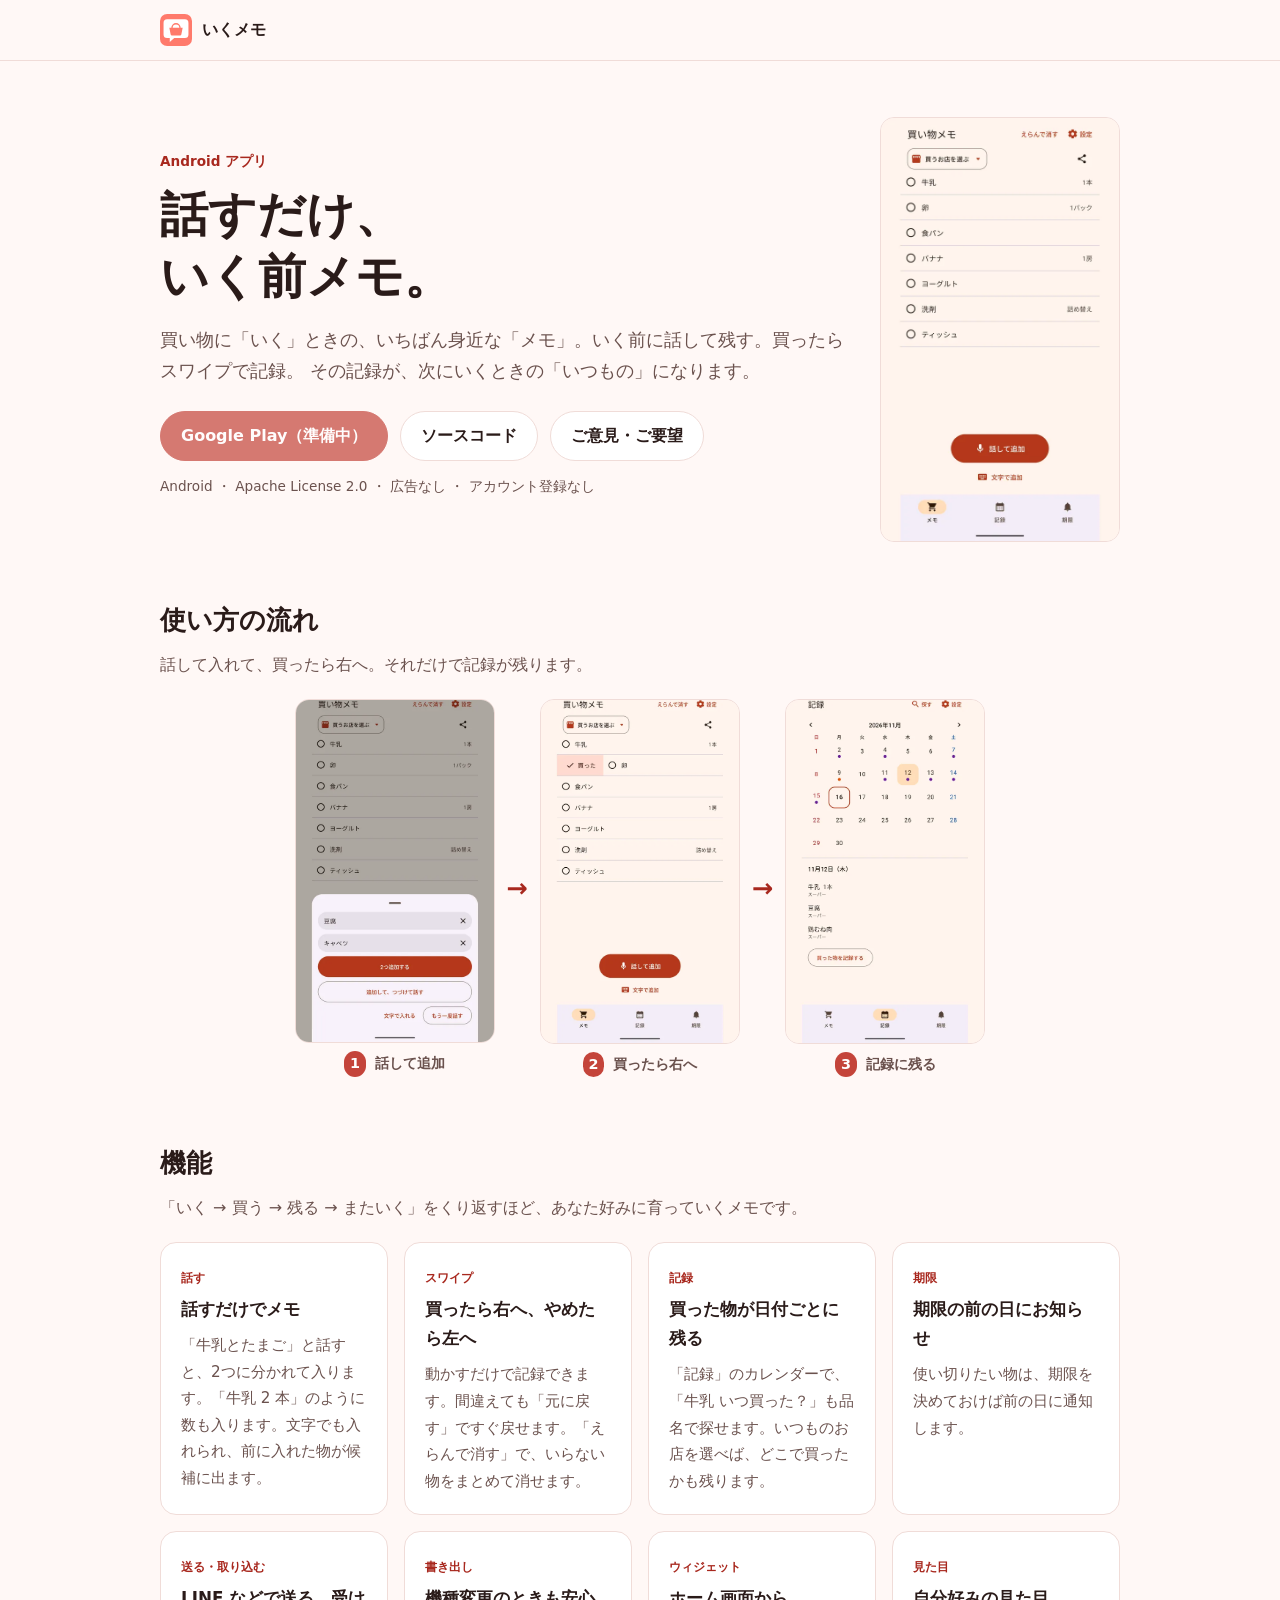
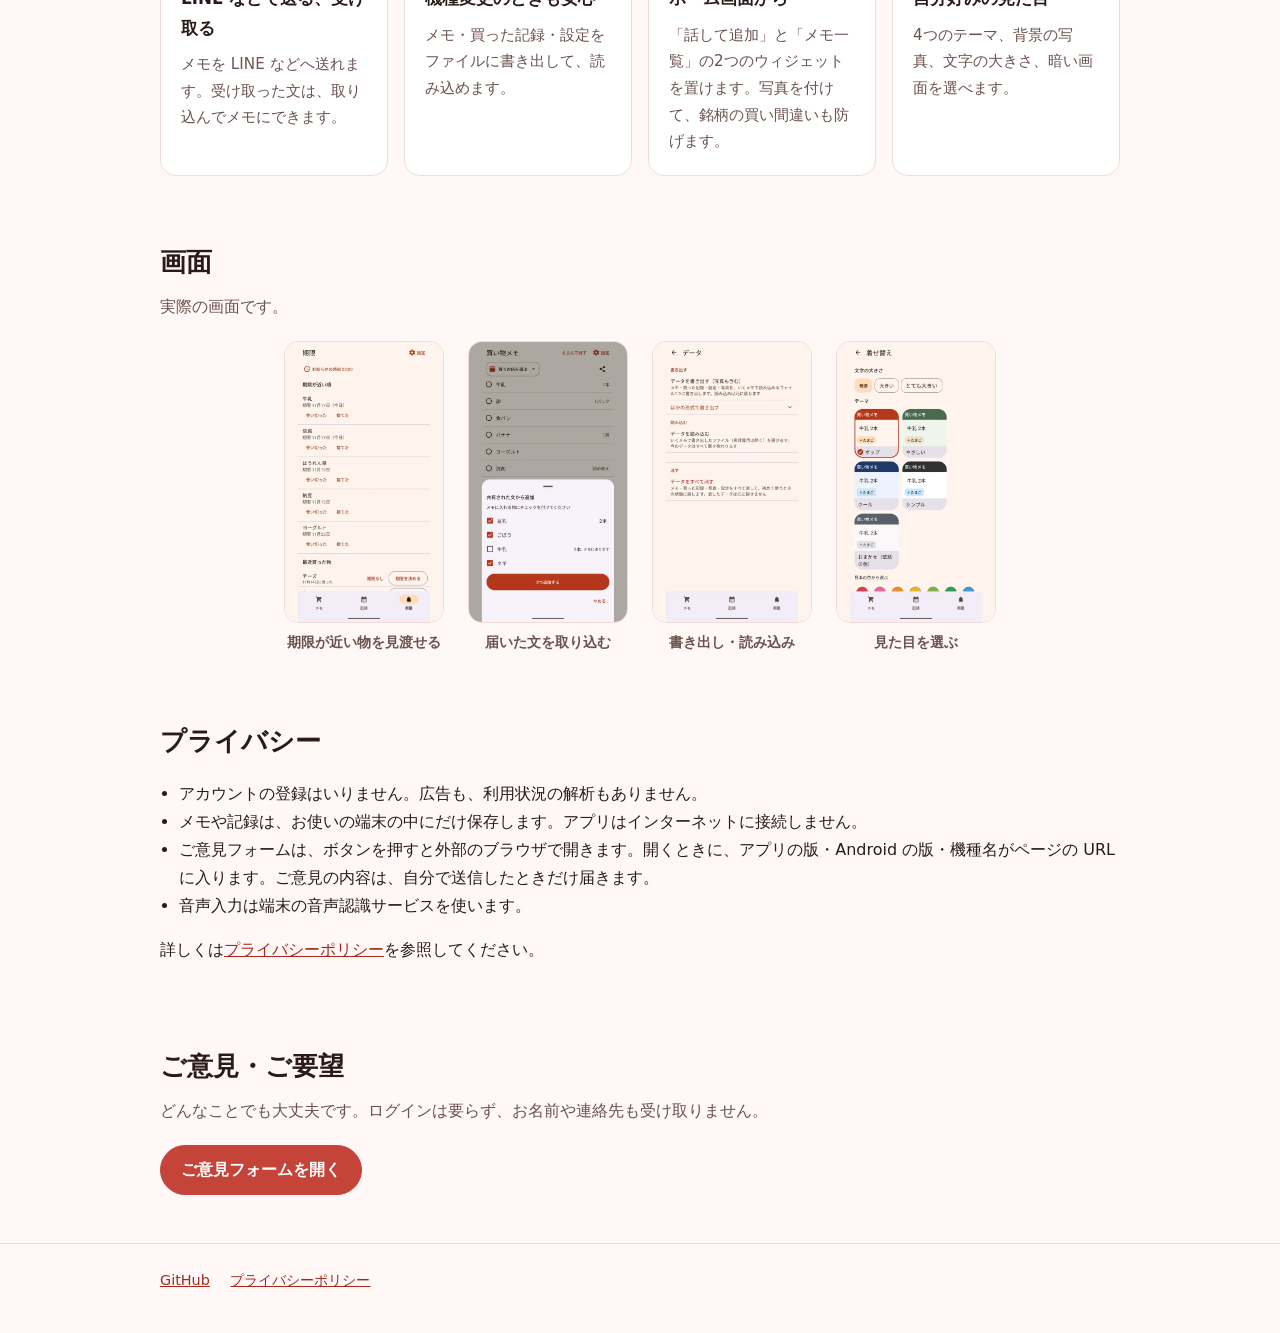
==== commit fad79913: "feat: 🖼️ 紹介ページの冒頭の画像をメモ画面にする (BL-240) (#20) BL-240。冒頭の画像を 4 テーマの並びから、ポップのメモ画面 1 枚に替えた。 実機の release 版" ====
--- a/index.html
+++ b/index.html
@@ -54,7 +54,7 @@
         <p class="meta">Android ・ Apache License 2.0 ・ 広告なし ・ アカウント登録なし</p>
         </div>
         <div class="hero-shot">
-          <img class="shot" src="assets/screenshots/themes.webp" alt="4つのテーマで見た目を変えた買い物メモの画面を2列2段に並べたもの" width="540" height="916">
+          <img class="shot" src="assets/screenshots/memo.webp" alt="買い物メモの画面。牛乳・卵・食パンなどの品目が並び、下に「話して追加」のボタンがある" width="540" height="960">
         </div>
       </div>
     </section>
--- a/style.css
+++ b/style.css
@@ -72,13 +72,13 @@
 @media (max-width: 900px) { .features { grid-template-columns: repeat(2, minmax(0, 1fr)); } }
 @media (max-width: 520px) { .features { grid-template-columns: minmax(0, 1fr); } }
 
-/* 画面ギャラリー: 同じ縦横比の画像を PC は 4 列で 1 行、スマホは 1.5 枚ほど見せて横スクロール（scroll-snap）。 */
-.gallery { display: grid; grid-template-columns: repeat(4, minmax(0, 1fr)); gap: 16px; margin: 0; padding: 0; list-style: none; }
-.gallery li { text-align: center; color: var(--muted); font-size: 0.9rem; font-weight: 700; }
-.gallery .shot { max-width: 200px; margin: 0 auto 8px; }
+/* 画面ギャラリー: 同じ縦横比の画像を小さめ（PC 160px・スマホ 150px）にそろえ、PC は 4 列で 1 行、スマホは 2 列 x 2 行（BL-239）。 */
+.gallery { display: grid; grid-template-columns: repeat(4, minmax(0, 160px)); justify-content: center; gap: 24px; margin: 0; padding: 0; list-style: none; }
+.gallery li { text-align: center; color: var(--muted); font-size: 0.85rem; font-weight: 700; }
+.gallery .shot { max-width: 160px; margin: 0 auto 8px; }
 @media (max-width: 640px) {
-  .gallery { display: flex; overflow-x: auto; scroll-snap-type: x mandatory; gap: 12px; padding-bottom: 8px; -webkit-overflow-scrolling: touch; }
-  .gallery li { flex: 0 0 62%; scroll-snap-align: start; }
+  .gallery { grid-template-columns: repeat(2, minmax(0, 150px)); gap: 16px 12px; }
+  .gallery .shot { max-width: 150px; }
 }
 
 /* 使い方の流れ: 3 枚を矢印でつなぐ。狭い画面では横スクロール（scroll-snap）にせず縦に並べる。 */
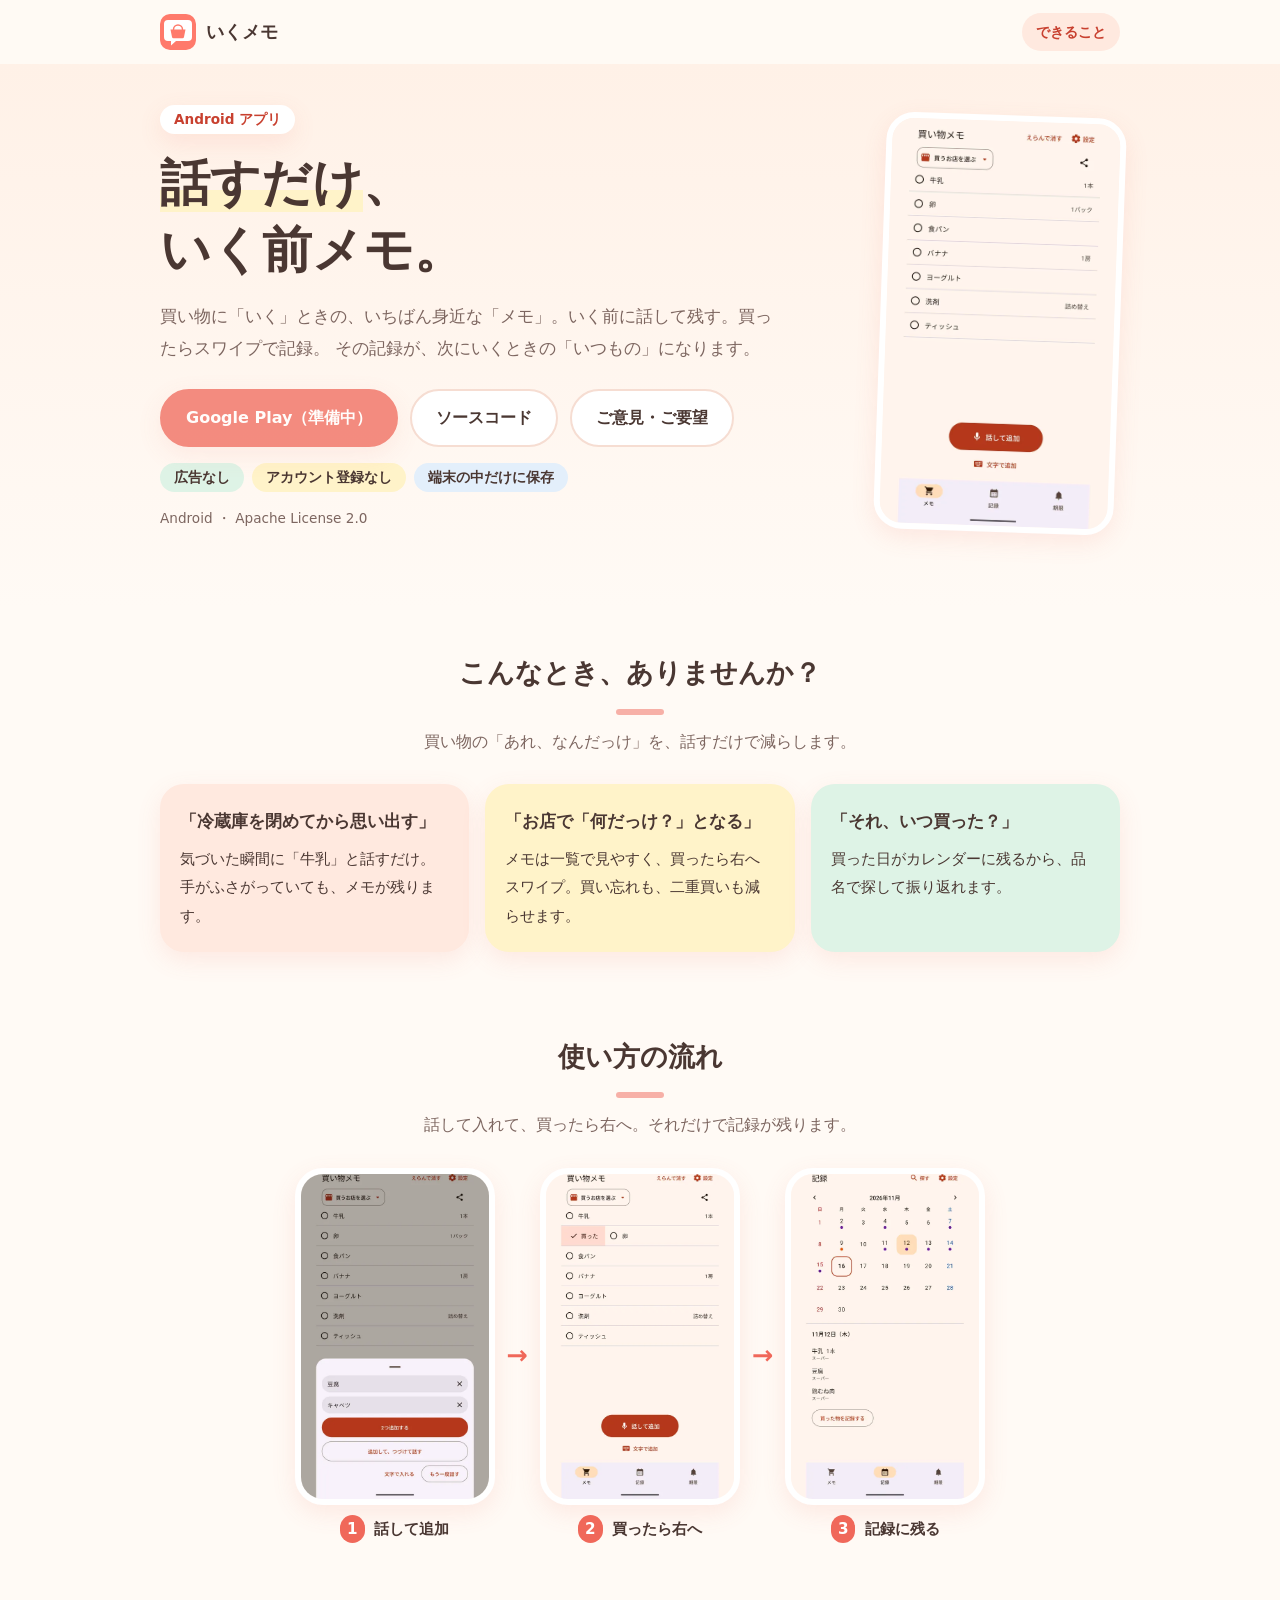
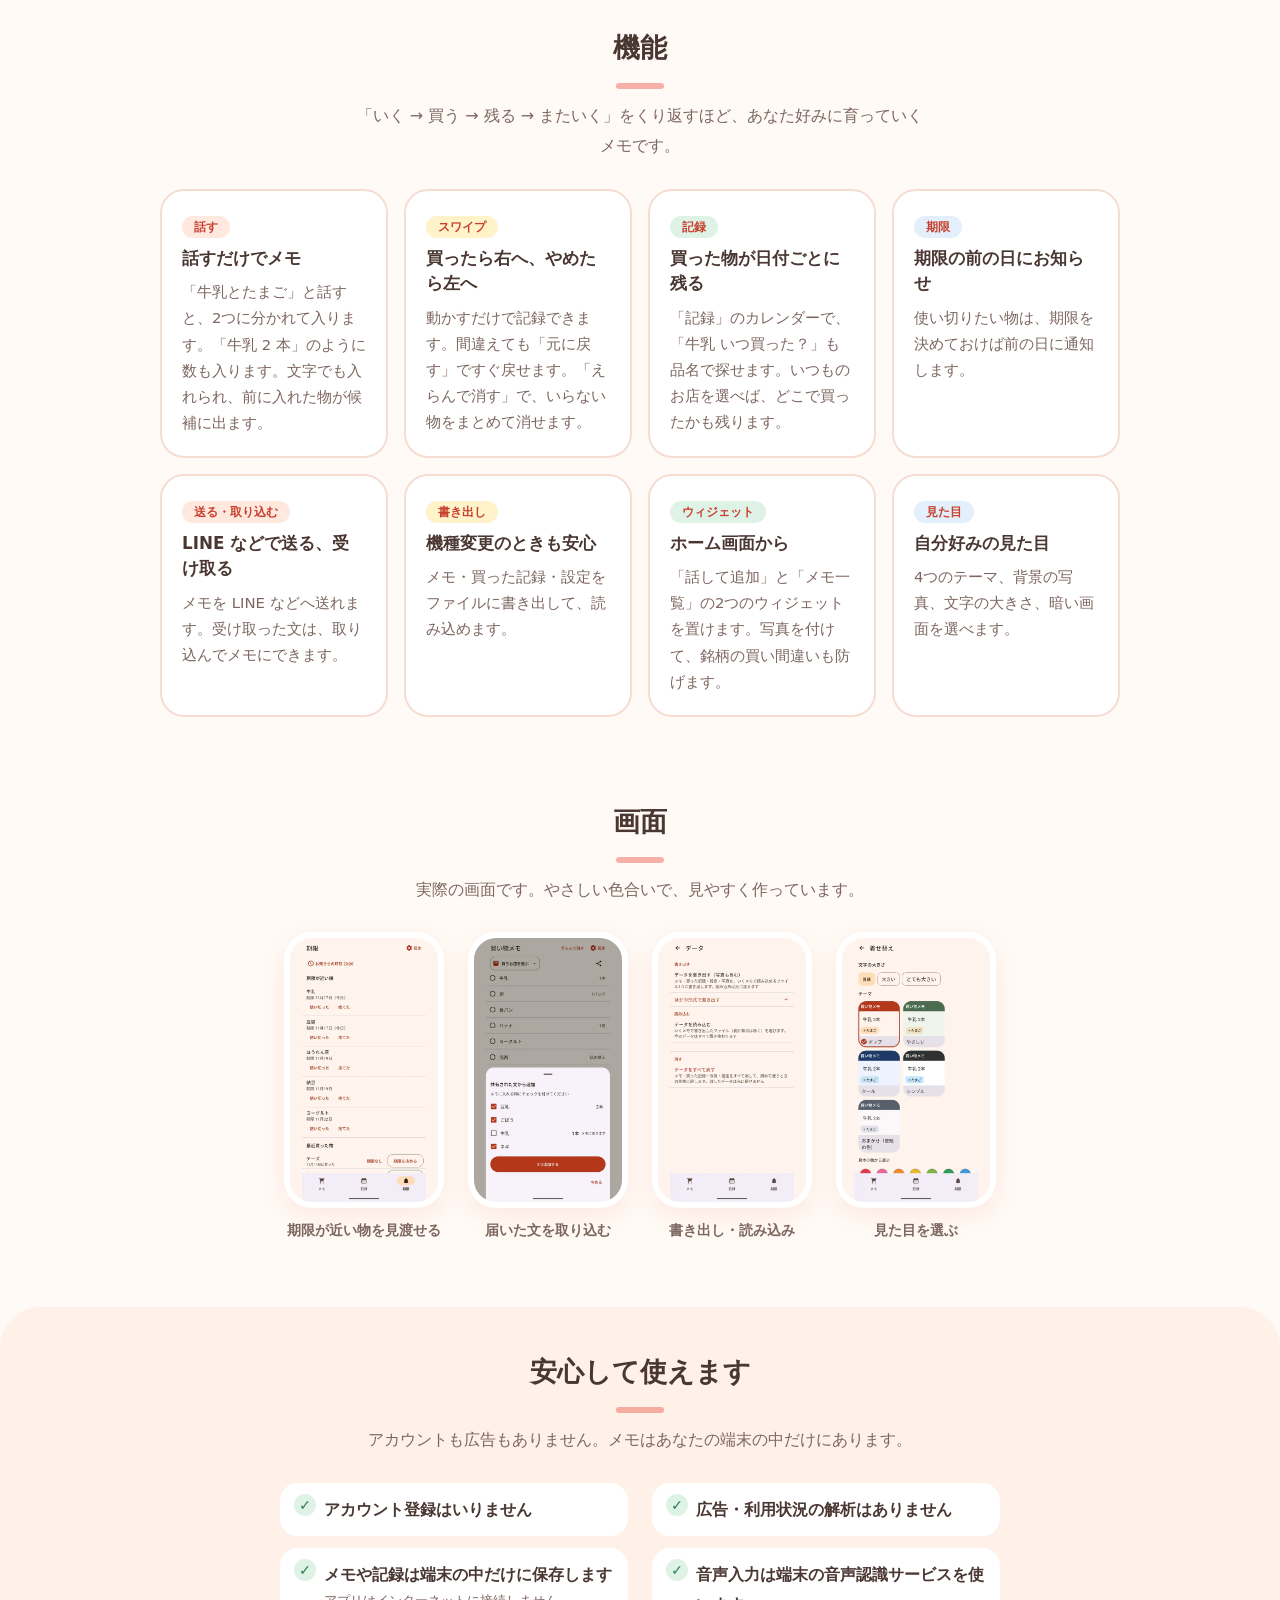
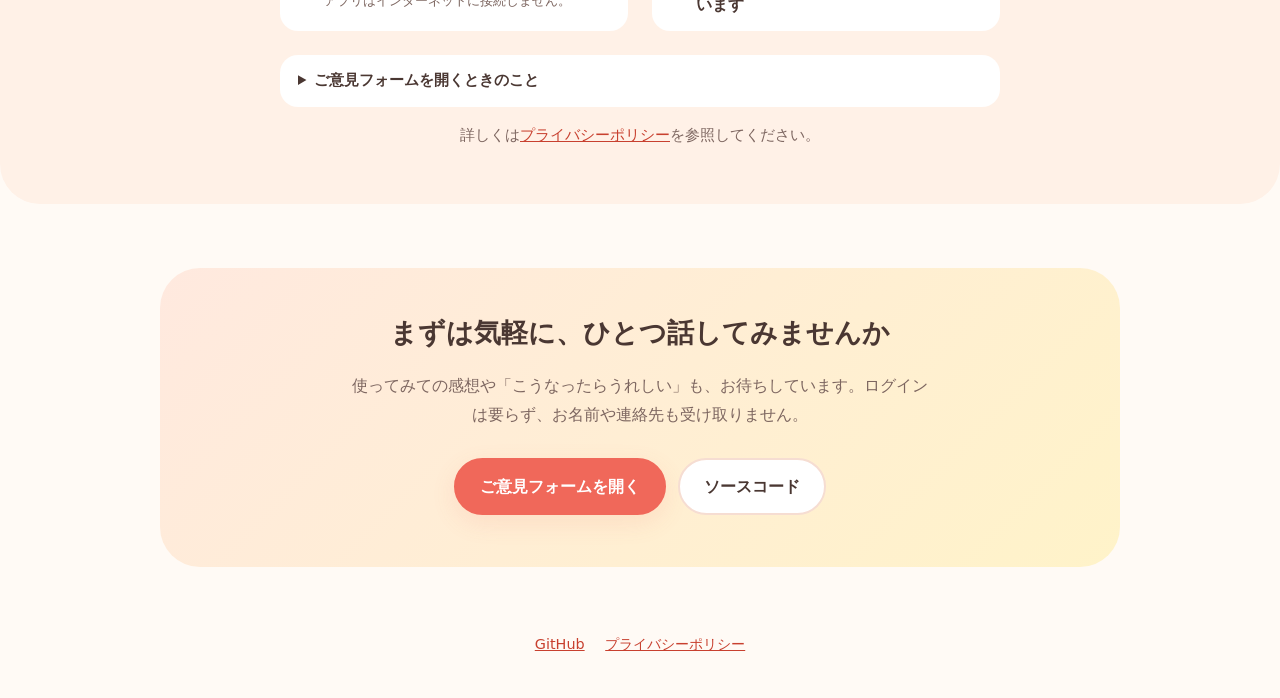
==== commit a2abab5d: "feat: 🌸 紹介ページをやわらかい雰囲気に作り直す (#25) 黒く見える原因だった暗色対応をやめ、常に明るいクリーム・ピーチ系の配色にした。 冒頭に安心のチップ、「こんなとき」の3場面、「安心し" ====
--- a/index.html
+++ b/index.html
@@ -9,7 +9,8 @@
   <meta name="viewport" content="width=device-width, initial-scale=1">
   <title>いくメモ — 話すだけ、いく前メモ。</title>
   <meta name="description" content="話すだけで買い物メモ。買ったらスワイプで記録、記録のカレンダーで振り返り。使い切りたい物は、期限をお知らせ。Android アプリ。">
-  <meta name="theme-color" content="#FF7A6B">
+  <meta name="theme-color" content="#FFF1E7">
+  <meta name="color-scheme" content="light">
   <meta property="og:type" content="website">
   <meta property="og:url" content="https://filderschoice.github.io/ikumemo/">
   <link rel="canonical" href="https://filderschoice.github.io/ikumemo/">
@@ -33,6 +34,7 @@
         <img src="assets/icon.svg" alt="" width="32" height="32">
         <span>いくメモ</span>
       </a>
+      <a class="header-link" href="#features">できること</a>
     </div>
   </header>
 
@@ -41,7 +43,7 @@
       <div class="container hero-grid">
         <div class="hero-text">
         <span class="eyebrow">Android アプリ</span>
-        <h1>話すだけ、<br>いく前メモ。</h1>
+        <h1><em>話すだけ</em>、<br>いく前メモ。</h1>
         <p class="lead">
           買い物に「いく」ときの、いちばん身近な「メモ」。いく前に話して残す。買ったらスワイプで記録。
           その記録が、次にいくときの「いつもの」になります。
@@ -51,11 +53,37 @@
           <a class="button" href="https://github.com/filderschoice/ikumemo">ソースコード</a>
           <a class="button" href="feedback/">ご意見・ご要望</a>
         </div>
-        <p class="meta">Android ・ Apache License 2.0 ・ 広告なし ・ アカウント登録なし</p>
+        <ul class="chips">
+          <li>広告なし</li>
+          <li>アカウント登録なし</li>
+          <li>端末の中だけに保存</li>
+        </ul>
+        <p class="meta">Android ・ Apache License 2.0</p>
         </div>
         <div class="hero-shot">
           <img class="shot" src="assets/screenshots/memo.webp" alt="買い物メモの画面。牛乳・卵・食パンなどの品目が並び、下に「話して追加」のボタンがある" width="540" height="960">
         </div>
+      </div>
+    </section>
+
+    <section id="scenes">
+      <div class="container">
+        <h2>こんなとき、ありませんか？</h2>
+        <p class="section-lead">買い物の「あれ、なんだっけ」を、話すだけで減らします。</p>
+        <ul class="scenes">
+          <li class="scene">
+            <q>冷蔵庫を閉めてから思い出す</q>
+            <p>気づいた瞬間に「牛乳」と話すだけ。手がふさがっていても、メモが残ります。</p>
+          </li>
+          <li class="scene">
+            <q>お店で「何だっけ？」となる</q>
+            <p>メモは一覧で見やすく、買ったら右へスワイプ。買い忘れも、二重買いも減らせます。</p>
+          </li>
+          <li class="scene">
+            <q>それ、いつ買った？</q>
+            <p>買った日がカレンダーに残るから、品名で探して振り返れます。</p>
+          </li>
+        </ul>
       </div>
     </section>
 
@@ -134,7 +162,7 @@
     <section id="screens">
       <div class="container">
         <h2>画面</h2>
-        <p class="section-lead">実際の画面です。</p>
+        <p class="section-lead">実際の画面です。やさしい色合いで、見やすく作っています。</p>
         <ul class="gallery">
           <li>
             <img class="shot" src="assets/screenshots/due.webp" alt="期限のタブ。期限が近い物が日付つきで並んでいる" width="540" height="960">
@@ -156,24 +184,36 @@
       </div>
     </section>
 
-    <section id="privacy">
-      <div class="container">
-        <h2>プライバシー</h2>
-        <ul class="plain-list">
-          <li>アカウントの登録はいりません。広告も、利用状況の解析もありません。</li>
-          <li>メモや記録は、お使いの端末の中にだけ保存します。アプリはインターネットに接続しません。</li>
-          <li>ご意見フォームは、ボタンを押すと外部のブラウザで開きます。開くときに、アプリの版・Android の版・機種名がページの URL に入ります。ご意見の内容は、自分で送信したときだけ届きます。</li>
-          <li>音声入力は端末の音声認識サービスを使います。</li>
-        </ul>
-        <p>詳しくは<a href="https://github.com/filderschoice/ikumemo/blob/main/docs/store/PRIVACY_POLICY.md">プライバシーポリシー</a>を参照してください。</p>
-      </div>
-    </section>
-
-    <section id="feedback">
-      <div class="container">
-        <h2>ご意見・ご要望</h2>
-        <p class="section-lead">どんなことでも大丈夫です。ログインは要らず、お名前や連絡先も受け取りません。</p>
-        <p><a class="button primary" href="feedback/">ご意見フォームを開く</a></p>
+    <section id="privacy" class="relief">
+      <div class="container">
+        <h2>安心して使えます</h2>
+        <p class="section-lead">アカウントも広告もありません。メモはあなたの端末の中だけにあります。</p>
+        <ul class="relief-list">
+          <li>アカウント登録はいりません</li>
+          <li>広告・利用状況の解析はありません</li>
+          <li>メモや記録は端末の中だけに保存します<small>アプリはインターネットに接続しません。</small></li>
+          <li>音声入力は端末の音声認識サービスを使います</li>
+        </ul>
+        <div class="privacy-more">
+          <details>
+            <summary>ご意見フォームを開くときのこと</summary>
+            <p>ボタンを押すと外部のブラウザで開きます。開くときに、アプリの版・Android の版・機種名がページの URL に入ります。ご意見の内容は、自分で送信したときだけ届きます。</p>
+          </details>
+          <p>詳しくは<a href="https://github.com/filderschoice/ikumemo/blob/main/docs/store/PRIVACY_POLICY.md">プライバシーポリシー</a>を参照してください。</p>
+        </div>
+      </div>
+    </section>
+
+    <section id="feedback" class="closing">
+      <div class="container">
+        <div class="closing-box">
+          <h2>まずは気軽に、ひとつ話してみませんか</h2>
+          <p class="section-lead">使ってみての感想や「こうなったらうれしい」も、お待ちしています。ログインは要らず、お名前や連絡先も受け取りません。</p>
+          <div class="actions">
+            <a class="button primary" href="feedback/">ご意見フォームを開く</a>
+            <a class="button" href="https://github.com/filderschoice/ikumemo">ソースコード</a>
+          </div>
+        </div>
       </div>
     </section>
   </main>
--- a/style.css
+++ b/style.css
@@ -1,92 +1,130 @@
-/* いくメモ紹介ページの共通スタイル。外部フォント・外部スクリプトは読み込まない。 */
+/* いくメモ紹介ページの共通スタイル。外部フォント・外部スクリプトは読み込まない。
+   やわらかい雰囲気にするため、OS が暗い表示でも常に明るい配色で表示する（暗色対応はしない）。 */
 :root {
-  --accent: #c4443a;
-  --accent-strong: #a8281e;
+  --accent: #f0685a;
+  --accent-strong: #c8402f;
   --on-accent: #ffffff;
-  --bg: #fff8f6;
+  --peach: #ffe9df;
+  --butter: #fff3c9;
+  --mint: #def3e6;
+  --sky: #e3effb;
+  --bg: #fffaf5;
+  --bg-warm: #fff1e7;
   --surface: #ffffff;
-  --text: #2a1b19;
-  --muted: #6b524e;
-  --border: #f0dcd8;
-  --radius: 16px;
+  --text: #4a3732;
+  --muted: #7d6660;
+  --border: #f6ddd2;
+  --shadow: 0 8px 24px rgba(240, 104, 90, 0.12);
+  --radius: 24px;
   --max: 960px;
-  --font: system-ui, -apple-system, "Segoe UI", "Hiragino Sans", "Noto Sans JP", "Yu Gothic UI", sans-serif;
-  color-scheme: light dark;
-}
-
-@media (prefers-color-scheme: dark) {
-  :root {
-    --accent: #ff8f82;
-    --accent-strong: #ffb3aa;
-    --on-accent: #1a1211;
-    --bg: #1a1211;
-    --surface: #231918;
-    --text: #f5ebe9;
-    --muted: #c4aca8;
-    --border: #3d2b28;
-  }
+  --font: system-ui, -apple-system, "Segoe UI", "Hiragino Maru Gothic ProN", "Hiragino Sans", "Noto Sans JP", "Yu Gothic UI", sans-serif;
+  color-scheme: light;
 }
 
 *, *::before, *::after { box-sizing: border-box; }
 html { scroll-behavior: smooth; }
-body { margin: 0; background: var(--bg); color: var(--text); font-family: var(--font); line-height: 1.75; }
+body { margin: 0; background: var(--bg); color: var(--text); font-family: var(--font); line-height: 1.85; }
 a { color: var(--accent-strong); }
+img { max-width: 100%; height: auto; }
 .container { width: min(100% - 32px, var(--max)); margin-inline: auto; }
 
-.site-header { border-bottom: 1px solid var(--border); }
-.site-header .container { display: flex; align-items: center; gap: 16px; min-height: 60px; }
-.brand { display: flex; align-items: center; gap: 10px; font-weight: 700; color: var(--text); text-decoration: none; }
-.brand img { width: 32px; height: 32px; }
+.site-header { background: rgba(255, 250, 245, 0.92); }
+.site-header .container { display: flex; align-items: center; gap: 16px; min-height: 64px; }
+.brand { display: flex; align-items: center; gap: 10px; font-weight: 800; font-size: 1.1rem; color: var(--text); text-decoration: none; }
+.brand img { width: 36px; height: 36px; border-radius: 10px; }
+.header-link { margin-left: auto; font-size: 0.9rem; font-weight: 700; text-decoration: none; padding: 6px 14px; border-radius: 999px; background: var(--peach); }
 
-.hero { padding: 56px 0 24px; }
-.eyebrow { display: inline-block; font-size: 0.85rem; font-weight: 700; color: var(--accent-strong); }
-.hero h1 { font-size: clamp(2rem, 6vw, 3rem); line-height: 1.3; margin: 8px 0 16px; }
-.lead { font-size: 1.1rem; color: var(--muted); max-width: 40em; }
-.actions { display: flex; flex-wrap: wrap; gap: 12px; margin: 24px 0 8px; }
-.button { display: inline-block; padding: 10px 20px; border: 1px solid var(--border); border-radius: 999px; background: var(--surface); color: var(--text); text-decoration: none; font-weight: 600; }
-.button.primary { background: var(--accent); border-color: var(--accent); color: var(--on-accent); }
-.button[aria-disabled="true"] { opacity: 0.7; cursor: default; }
+/* 冒頭 */
+.hero { padding: 40px 0 64px; background: linear-gradient(180deg, var(--bg-warm) 0%, var(--bg) 100%); }
+.eyebrow { display: inline-block; font-size: 0.85rem; font-weight: 800; color: var(--accent-strong); background: var(--surface); border-radius: 999px; padding: 2px 14px; box-shadow: var(--shadow); }
+.hero h1 { font-size: clamp(2rem, 6vw, 3.1rem); line-height: 1.35; margin: 16px 0; }
+.hero h1 em { font-style: normal; background: linear-gradient(transparent 62%, var(--butter) 62%); }
+.lead { font-size: 1.08rem; color: var(--muted); max-width: 36em; }
+.actions { display: flex; flex-wrap: wrap; gap: 12px; margin: 24px 0 12px; }
+.button { display: inline-block; padding: 12px 24px; border: 2px solid var(--border); border-radius: 999px; background: var(--surface); color: var(--text); text-decoration: none; font-weight: 700; }
+.button.primary { background: var(--accent); border-color: var(--accent); color: var(--on-accent); box-shadow: var(--shadow); }
+.button[aria-disabled="true"] { opacity: 0.75; cursor: default; }
 .meta { font-size: 0.85rem; color: var(--muted); }
+.chips { display: flex; flex-wrap: wrap; gap: 8px; margin: 16px 0 0; padding: 0; list-style: none; }
+.chips li { font-size: 0.85rem; font-weight: 700; padding: 2px 14px; border-radius: 999px; background: var(--mint); }
+.chips li:nth-child(2) { background: var(--butter); }
+.chips li:nth-child(3) { background: var(--sky); }
 
-section { padding: 32px 0; }
-h2 { font-size: 1.6rem; margin: 0 0 8px; }
-.section-lead { color: var(--muted); margin: 0 0 20px; }
-.features { list-style: none; margin: 0; padding: 0; display: grid; grid-template-columns: repeat(4, minmax(0, 1fr)); gap: 16px; }
-.card { height: 100%; background: var(--surface); border: 1px solid var(--border); border-radius: var(--radius); padding: 20px; }
-.card h3 { margin: 4px 0 8px; font-size: 1.05rem; }
-.card p { margin: 0; color: var(--muted); font-size: 0.95rem; }
-.tag { font-size: 0.75rem; font-weight: 700; color: var(--accent-strong); }
+section { padding: 40px 0; }
+h2 { font-size: 1.7rem; margin: 0 0 8px; text-align: center; }
+h2::after { content: ""; display: block; width: 48px; height: 6px; margin: 10px auto 0; border-radius: 999px; background: var(--accent); opacity: 0.5; }
+.section-lead { color: var(--muted); margin: 12px auto 28px; text-align: center; max-width: 36em; }
 .plain-list { padding-left: 1.2em; }
 
-.site-footer { border-top: 1px solid var(--border); padding: 24px 0 40px; color: var(--muted); font-size: 0.9rem; }
-.site-footer a { margin-right: 16px; }
+/* こんなとき */
+.scenes { list-style: none; margin: 0; padding: 0; display: grid; grid-template-columns: repeat(3, minmax(0, 1fr)); gap: 16px; }
+.scene { background: var(--surface); border-radius: var(--radius); padding: 22px 20px; box-shadow: var(--shadow); }
+.scene:nth-child(1) { background: var(--peach); }
+.scene:nth-child(2) { background: var(--butter); }
+.scene:nth-child(3) { background: var(--mint); }
+.scene q { display: block; font-weight: 800; font-size: 1.05rem; margin-bottom: 8px; quotes: "「" "」"; }
+.scene p { margin: 0; font-size: 0.95rem; color: var(--text); }
+
+/* 機能 */
+.features { list-style: none; margin: 0; padding: 0; display: grid; grid-template-columns: repeat(4, minmax(0, 1fr)); gap: 16px; }
+.card { height: 100%; background: var(--surface); border: 2px solid var(--border); border-radius: var(--radius); padding: 20px; }
+.card h3 { margin: 6px 0 8px; font-size: 1.05rem; line-height: 1.5; }
+.card p { margin: 0; color: var(--muted); font-size: 0.93rem; line-height: 1.75; }
+.tag { display: inline-block; font-size: 0.75rem; font-weight: 800; color: var(--accent-strong); background: var(--peach); border-radius: 999px; padding: 0 12px; }
+.card:nth-child(4n+2) .tag { background: var(--butter); }
+.card:nth-child(4n+3) .tag { background: var(--mint); }
+.card:nth-child(4n+4) .tag { background: var(--sky); }
+
+/* 安心 */
+.relief { background: var(--bg-warm); border-radius: 40px; padding: 40px 0; margin: 24px 0; }
+.relief-list { list-style: none; margin: 0 auto; padding: 0; display: grid; grid-template-columns: repeat(2, minmax(0, 1fr)); gap: 12px 24px; max-width: 720px; }
+.relief-list li { background: var(--surface); border-radius: 18px; padding: 12px 16px 12px 44px; position: relative; font-weight: 700; }
+.relief-list li::before { content: "✓"; position: absolute; left: 14px; top: 11px; width: 22px; height: 22px; line-height: 22px; text-align: center; border-radius: 50%; background: var(--mint); color: #2f7d4f; font-size: 0.9rem; }
+.relief-list small { display: block; font-weight: 400; color: var(--muted); line-height: 1.6; }
+
+.privacy-more { margin: 24px auto 0; max-width: 720px; text-align: center; font-size: 0.93rem; color: var(--muted); }
+.privacy-more details { text-align: left; background: var(--surface); border-radius: 18px; padding: 12px 18px; margin-bottom: 12px; }
+.privacy-more summary { cursor: pointer; font-weight: 700; color: var(--text); }
+
+/* 最後のよびかけ */
+.closing { text-align: center; }
+.closing-box { background: linear-gradient(135deg, var(--peach), var(--butter)); border-radius: 40px; padding: 40px 20px; }
+.closing-box h2::after { display: none; }
+.closing-box .actions { justify-content: center; }
+
+.site-footer { padding: 24px 0 40px; color: var(--muted); font-size: 0.9rem; text-align: center; }
+.site-footer a { margin: 0 8px; }
 .narrow { max-width: 36em; padding: 56px 0; }
 
-/* スクリーンショット（assets/screenshots/、BL-227・BL-233）。幅 540px の画像を 2 倍の解像度として使い、表示は 200〜240px に抑える。 */
-img { max-width: 100%; height: auto; }
+/* スクリーンショット（assets/screenshots/）。幅 540px の画像を 2 倍の解像度として使い、表示は 200〜240px に抑える。 */
 .hero-grid { display: grid; grid-template-columns: minmax(0, 1fr) minmax(0, 240px); gap: 32px; align-items: center; }
-.hero-shot { justify-self: center; width: 100%; max-width: 240px; }
-.shot { display: block; width: 100%; height: auto; border: 1px solid var(--border); border-radius: 14px; background: var(--surface); }
+.hero-shot { justify-self: center; width: 100%; max-width: 240px; transform: rotate(2deg); }
+.shot { display: block; width: 100%; height: auto; border: 6px solid var(--surface); border-radius: 28px; background: var(--surface); box-shadow: var(--shadow); }
 
-/* 機能は文だけのカード（PC 4 列 x 2 行、中間 2 列、スマホ 1 列）。画面はギャラリーに分ける。 */
-@media (max-width: 900px) { .features { grid-template-columns: repeat(2, minmax(0, 1fr)); } }
-@media (max-width: 520px) { .features { grid-template-columns: minmax(0, 1fr); } }
+@media (max-width: 900px) {
+  .features { grid-template-columns: repeat(2, minmax(0, 1fr)); }
+  .scenes { grid-template-columns: minmax(0, 1fr); }
+}
+@media (max-width: 520px) {
+  .features { grid-template-columns: minmax(0, 1fr); }
+  .relief-list { grid-template-columns: minmax(0, 1fr); }
+}
 
-/* 画面ギャラリー: 同じ縦横比の画像を小さめ（PC 160px・スマホ 150px）にそろえ、PC は 4 列で 1 行、スマホは 2 列 x 2 行（BL-239）。 */
+/* 画面ギャラリー: 同じ縦横比の画像を小さめにそろえ、PC は 4 列、スマホは 2 列 x 2 行。 */
 .gallery { display: grid; grid-template-columns: repeat(4, minmax(0, 160px)); justify-content: center; gap: 24px; margin: 0; padding: 0; list-style: none; }
 .gallery li { text-align: center; color: var(--muted); font-size: 0.85rem; font-weight: 700; }
-.gallery .shot { max-width: 160px; margin: 0 auto 8px; }
+.gallery .shot { max-width: 160px; margin: 0 auto 10px; }
 @media (max-width: 640px) {
   .gallery { grid-template-columns: repeat(2, minmax(0, 150px)); gap: 16px 12px; }
   .gallery .shot { max-width: 150px; }
 }
 
-/* 使い方の流れ: 3 枚を矢印でつなぐ。狭い画面では横スクロール（scroll-snap）にせず縦に並べる。 */
+/* 使い方の流れ: 3 枚を矢印でつなぐ。狭い画面では縦に並べる。 */
 .flow-row { display: flex; align-items: flex-start; justify-content: center; gap: 12px; margin: 16px 0 0; padding: 0; list-style: none; }
-.flow-row li { flex: 0 1 200px; text-align: center; color: var(--muted); font-size: 0.9rem; font-weight: 700; }
-.flow-row li.arrow { flex: 0 0 auto; align-self: center; font-size: 1.6rem; color: var(--accent-strong); }
-.flow-row .shot { margin: 0 auto 8px; }
-.flow-row b { display: inline-block; min-width: 1.5em; margin-right: 4px; border-radius: 999px; background: var(--accent); color: var(--on-accent); }
+.flow-row li { flex: 0 1 200px; text-align: center; color: var(--text); font-size: 0.95rem; font-weight: 700; }
+.flow-row li.arrow { flex: 0 0 auto; align-self: center; font-size: 1.6rem; color: var(--accent); }
+.flow-row .shot { margin: 0 auto 10px; }
+.flow-row b { display: inline-block; min-width: 1.6em; margin-right: 4px; border-radius: 999px; background: var(--accent); color: var(--on-accent); }
 @media (max-width: 640px) {
   .hero-grid { grid-template-columns: minmax(0, 1fr); }
   .hero-shot { max-width: 200px; }
@@ -94,3 +132,5 @@
   .flow-row li { flex-basis: auto; width: min(100%, 200px); }
   .flow-row li.arrow { transform: rotate(90deg); }
 }
+
+@media (prefers-reduced-motion: reduce) { html { scroll-behavior: auto; } }
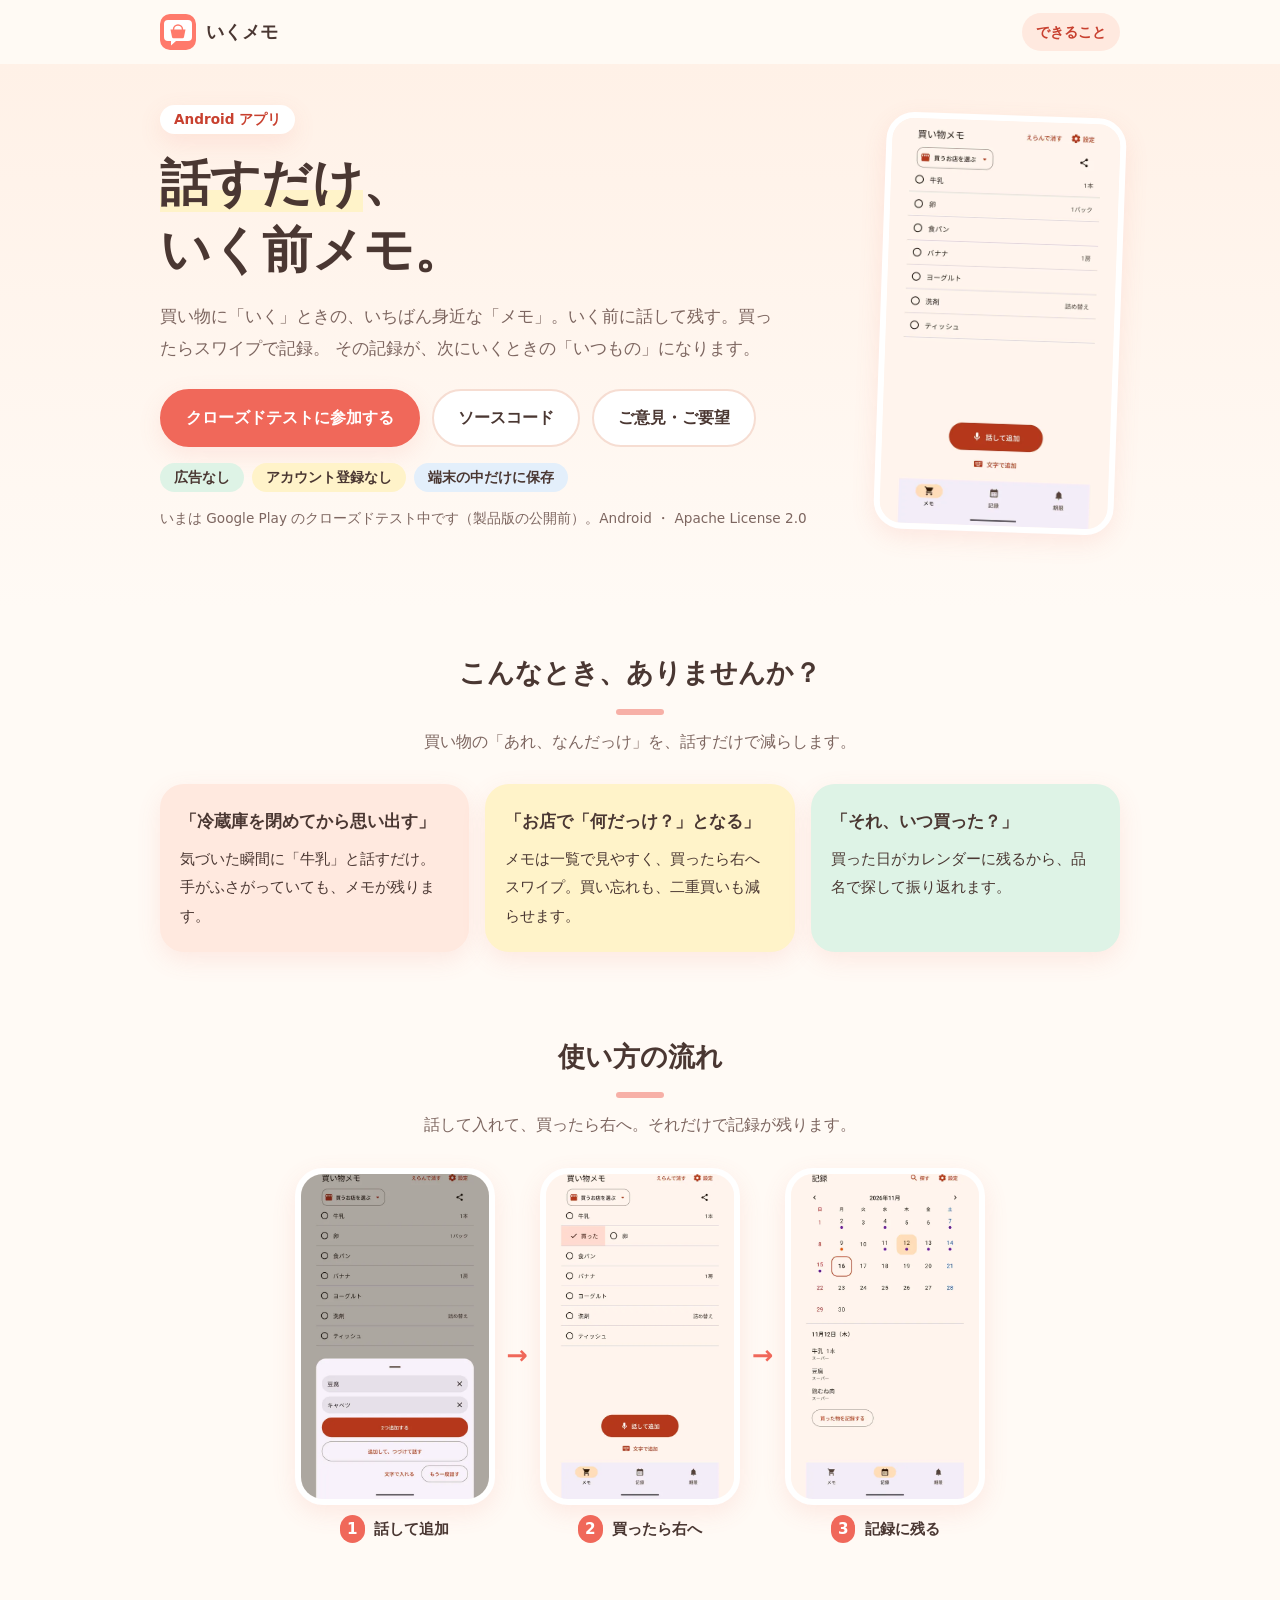
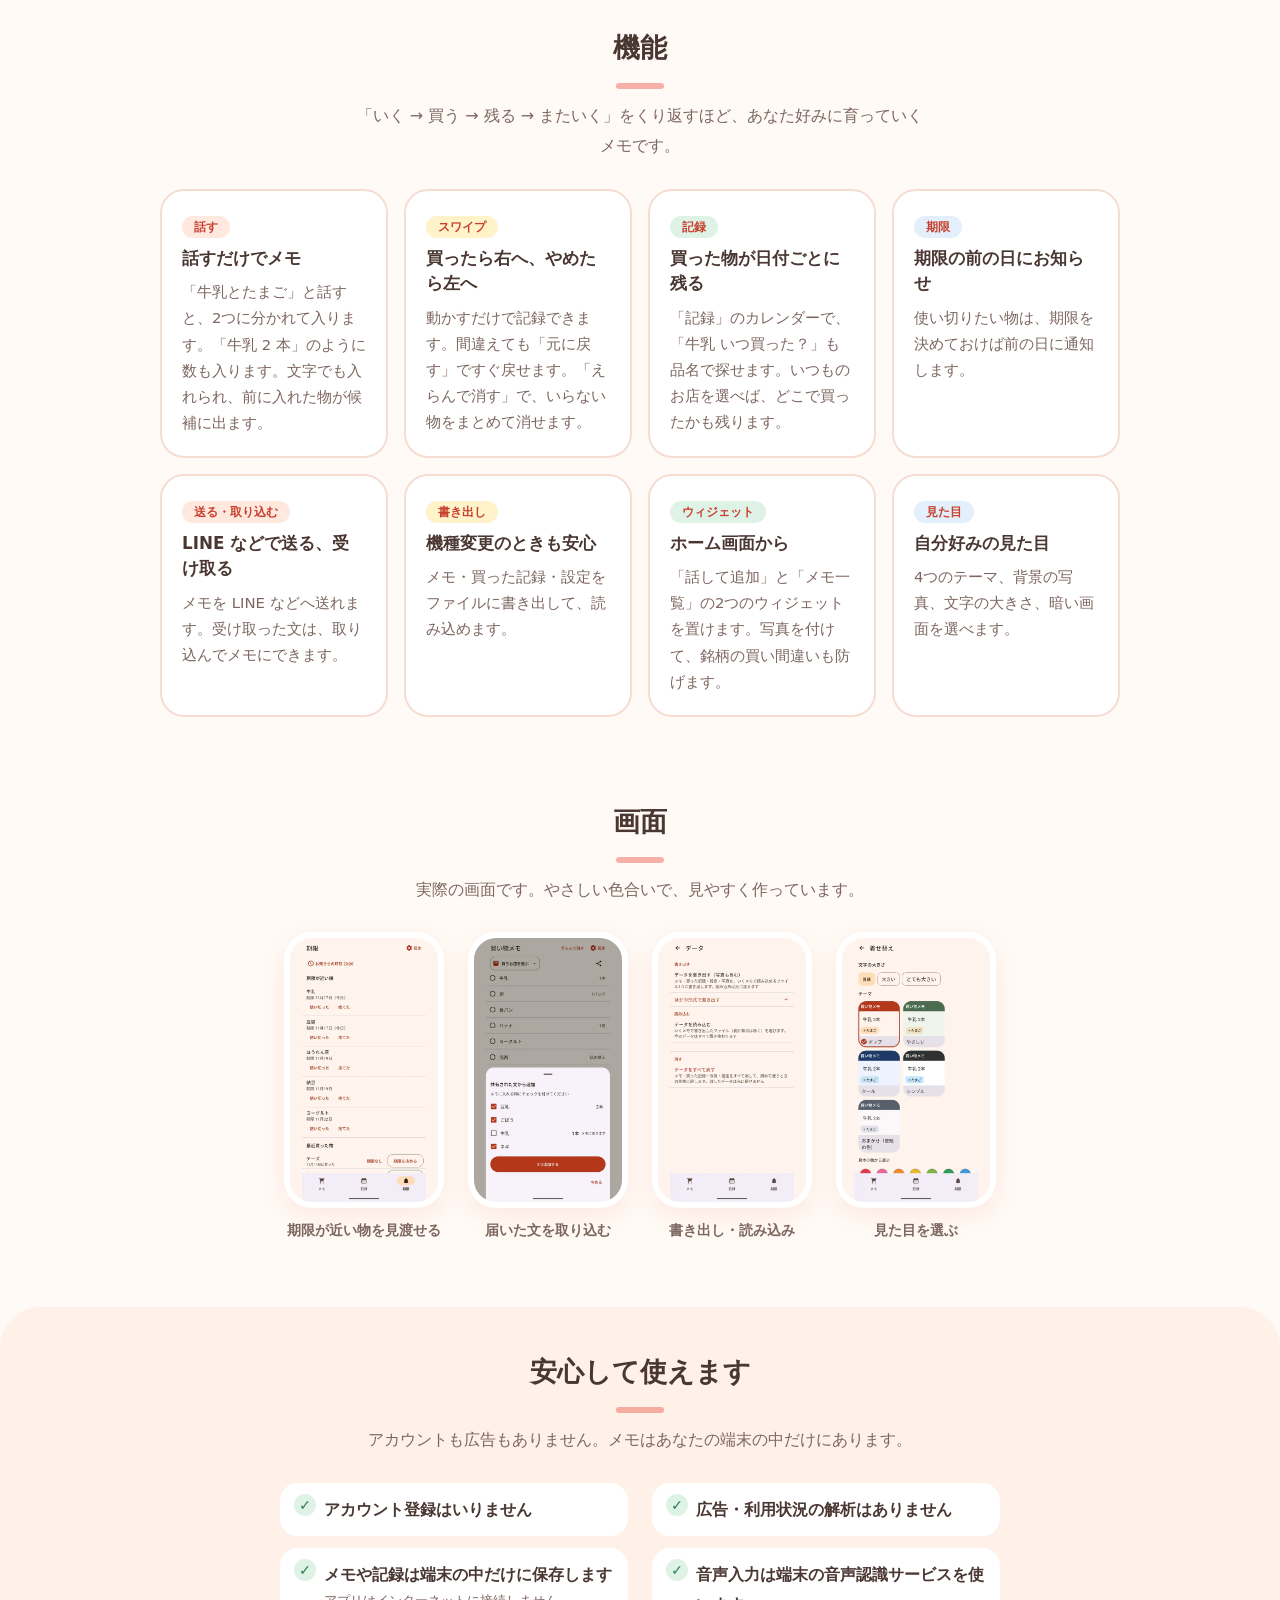
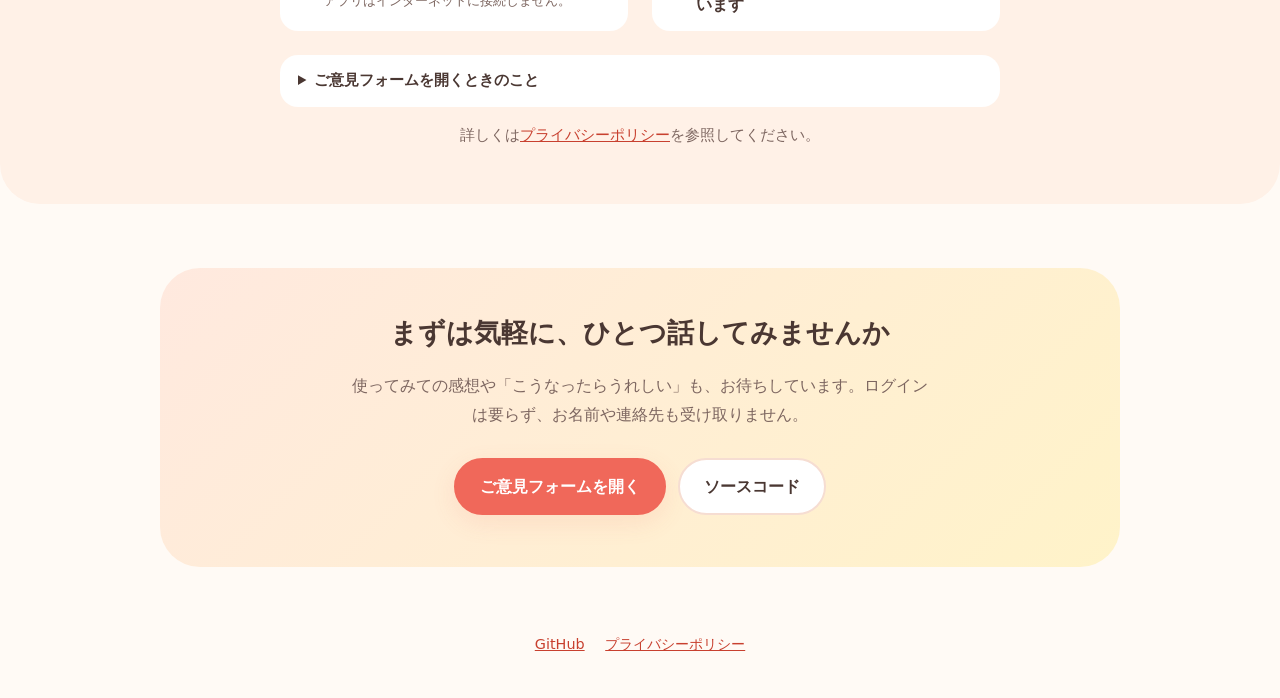
==== commit d005c6c2: "docs: クローズドテスト公開に合わせて紹介ページを直し、BL-246 を完了にする (BL-246 / BL-221) (#26) * docs: 📝 BL-246 ストアの詳細な説明の貼り直しが" ====
--- a/index.html
+++ b/index.html
@@ -49,7 +49,7 @@
           その記録が、次にいくときの「いつもの」になります。
         </p>
         <div class="actions">
-          <a class="button primary" href="#" aria-disabled="true">Google Play（準備中）</a>
+          <a class="button primary" href="https://github.com/filderschoice/ikumemo/blob/main/docs/CLOSED_TEST.md">クローズドテストに参加する</a>
           <a class="button" href="https://github.com/filderschoice/ikumemo">ソースコード</a>
           <a class="button" href="feedback/">ご意見・ご要望</a>
         </div>
@@ -58,7 +58,7 @@
           <li>アカウント登録なし</li>
           <li>端末の中だけに保存</li>
         </ul>
-        <p class="meta">Android ・ Apache License 2.0</p>
+        <p class="meta">いまは Google Play のクローズドテスト中です（製品版の公開前）。Android ・ Apache License 2.0</p>
         </div>
         <div class="hero-shot">
           <img class="shot" src="assets/screenshots/memo.webp" alt="買い物メモの画面。牛乳・卵・食パンなどの品目が並び、下に「話して追加」のボタンがある" width="540" height="960">
